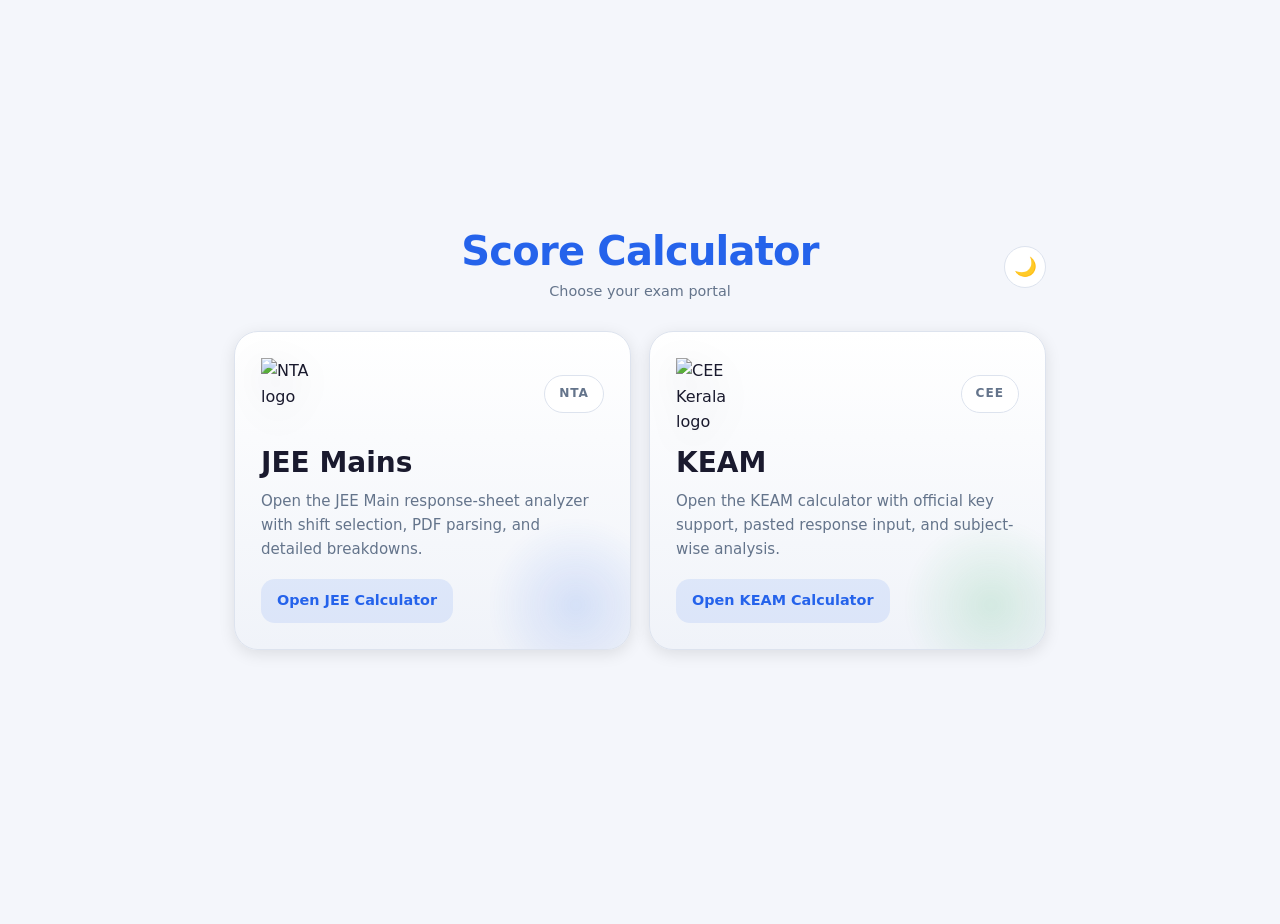
==== index.html @ ceded080 "Add files via upload" ====
<!DOCTYPE html>
<html lang="en">
<head>
<meta charset="UTF-8">
<meta name="viewport" content="width=device-width, initial-scale=1.0, viewport-fit=cover">
<meta name="mobile-web-app-capable" content="yes">
<meta name="apple-mobile-web-app-capable" content="yes">
<meta name="apple-mobile-web-app-status-bar-style" content="default">
<meta name="theme-color" content="#f4f6fb" id="themeColorMeta">
<title>Score Calculator</title>
<link rel="stylesheet" href="styles.css">
</head>
<body>

<div class="container landing-shell">
  <header class="page-header landing-header">
    <div class="landing-header-spacer" aria-hidden="true"></div>
    <div class="landing-title-wrap">
      <h1 class="landing-title">Score Calculator</h1>
      <p class="subtitle landing-subtitle">Choose your exam portal</p>
    </div>
    <button id="themeToggle" class="icon-btn" aria-label="Toggle dark/light mode">&#127769;</button>
  </header>

  <section class="landing-grid" aria-label="Exam selection">
    <a class="exam-link-card exam-link-jee" href="jee.html" aria-label="Open JEE Calculator">
      <div class="exam-link-top">
        <img class="exam-link-logo" src="assets/nta-logo.jpg" alt="NTA logo">
        <span class="exam-link-chip">NTA</span>
      </div>
      <div class="exam-link-content">
        <h2>JEE Mains</h2>
        <p>Open the JEE Main response-sheet analyzer with shift selection, PDF parsing, and detailed breakdowns.</p>
      </div>
      <span class="exam-link-cta">Open JEE Calculator</span>
    </a>

    <a class="exam-link-card exam-link-keam" href="keam.html" aria-label="Open KEAM Calculator">
      <div class="exam-link-top">
        <img class="exam-link-logo" src="assets/keam-logo.png" alt="CEE Kerala logo">
        <span class="exam-link-chip">CEE</span>
      </div>
      <div class="exam-link-content">
        <h2>KEAM</h2>
        <p>Open the KEAM calculator with official key support, pasted response input, and subject-wise analysis.</p>
      </div>
      <span class="exam-link-cta">Open KEAM Calculator</span>
    </a>
  </section>
</div>

<script src="home.js"></script>
</body>
</html>
---- styles.css ----
/* ============================================================
   JEE Main Dashboard — styles.css
   Mobile-first, responsive, dark/light mode
   ============================================================ */

/* ── Custom properties ── */
:root {
  --bg:           #f4f6fb;
  --surface:      #ffffff;
  --surface2:     #f0f3f9;
  --text:         #1a1a2e;
  --muted:        #64748b;
  --accent:       #2563eb;
  --accent-soft:  rgba(37,99,235,.1);
  --success:      #10b981;
  --success-soft: rgba(16,185,129,.12);
  --danger:       #ef4444;
  --danger-soft:  rgba(239,68,68,.12);
  --warn:         #f59e0b;
  --border:       #dde3ee;
  --th-bg:        #f1f5f9;
  --ring-track:   #dde3ee;
  --shadow-sm:    0 1px 4px rgba(0,0,0,.07);
  --shadow-md:    0 4px 16px rgba(0,0,0,.10);
  --shadow-lg:    0 12px 40px rgba(0,0,0,.15);
  --radius-sm:    8px;
  --radius-md:    12px;
  --radius-lg:    16px;
  --transition:   .25s ease;
}

body.dark {
  --bg:           #0f1117;
  --surface:      #1a1d27;
  --surface2:     #22263a;
  --text:         #e2e8f0;
  --muted:        #94a3b8;
  --accent:       #3b82f6;
  --accent-soft:  rgba(59,130,246,.12);
  --success:      #34d399;
  --success-soft: rgba(52,211,153,.12);
  --danger:       #f87171;
  --danger-soft:  rgba(248,113,113,.12);
  --warn:         #fbbf24;
  --border:       #2e3347;
  --th-bg:        #1e2235;
  --ring-track:   #2e3347;
  --shadow-sm:    0 1px 4px rgba(0,0,0,.3);
  --shadow-md:    0 4px 16px rgba(0,0,0,.4);
  --shadow-lg:    0 12px 40px rgba(0,0,0,.6);
}

/* ── Reset ── */
*, *::before, *::after { box-sizing: border-box; margin: 0; padding: 0; }

/* ── Base ── */
html {
  font-size: 16px;
  -webkit-text-size-adjust: 100%;
  scroll-behavior: smooth;
}

body {
  font-family: system-ui, -apple-system, BlinkMacSystemFont, 'Segoe UI', sans-serif;
  background: var(--bg);
  color: var(--text);
  line-height: 1.6;
  min-height: 100dvh;
  padding-top:    env(safe-area-inset-top, 0px);
  padding-bottom: calc(env(safe-area-inset-bottom, 0px) + 24px);
  padding-left:   env(safe-area-inset-left, 0px);
  padding-right:  env(safe-area-inset-right, 0px);
  transition: background var(--transition), color var(--transition);
}

/* ── Container ── */
.container {
  width: 100%;
  max-width: 860px;
  margin: 0 auto;
  padding: 16px 16px 40px;
}

/* ── Page Header ── */
.page-header {
  display: flex;
  align-items: center;
  justify-content: space-between;
  gap: 12px;
  padding-bottom: 16px;
  margin-bottom: 16px;
  border-bottom: 1px solid var(--border);
}

.header-left {
  display: flex;
  align-items: center;
  gap: 10px;
  min-width: 0;
}

.logo {
  width: 40px;
  height: 40px;
  flex-shrink: 0;
  background: linear-gradient(135deg, var(--accent), #7c3aed);
  border-radius: 10px;
  display: grid;
  place-items: center;
  font-size: 20px;
}

.header-logo-image {
  width: 28px;
  height: 28px;
  object-fit: contain;
  display: block;
}

.header-text h1 {
  font-size: clamp(1.05rem, 4vw, 1.3rem);
  font-weight: 700;
  line-height: 1.1;
  color: var(--accent);
}

.subtitle {
  font-size: clamp(.65rem, 3vw, .78rem);
  color: var(--muted);
  white-space: nowrap;
}

/* ── Icon button (theme toggle) ── */
.icon-btn {
  flex-shrink: 0;
  width: 42px;
  height: 42px;
  border-radius: 50%;
  border: 1px solid var(--border);
  background: var(--surface);
  font-size: 1.15rem;
  display: grid;
  place-items: center;
  cursor: pointer;
  transition: background var(--transition), transform var(--transition);
  color: var(--text);
}
.icon-btn:hover  { background: var(--surface2); transform: rotate(18deg); }
.icon-btn:active { transform: rotate(18deg) scale(.93); }

/* ── Card ── */
.card {
  background: var(--surface);
  border: 1px solid var(--border);
  border-radius: var(--radius-md);
  padding: 16px;
  margin-bottom: 14px;
  box-shadow: var(--shadow-sm);
}

/* ── Field label ── */
.field-label {
  display: block;
  font-size: .72rem;
  font-weight: 600;
  text-transform: uppercase;
  letter-spacing: .7px;
  color: var(--muted);
  margin-bottom: 6px;
}

/* ── Select ── */
.select-wrap { position: relative; }

.select-wrap select {
  width: 100%;
  padding: 11px 38px 11px 14px;
  font-size: .95rem;
  font-family: inherit;
  color: var(--text);
  background: var(--surface2);
  border: 1px solid var(--border);
  border-radius: var(--radius-sm);
  appearance: none;
  -webkit-appearance: none;
  cursor: pointer;
  transition: border-color var(--transition);
  min-height: 44px;
}

.select-wrap select:focus {
  outline: none;
  border-color: var(--accent);
  box-shadow: 0 0 0 3px var(--accent-soft);
}

.select-arrow {
  position: absolute;
  right: 13px;
  top: 50%;
  transform: translateY(-50%);
  pointer-events: none;
  color: var(--muted);
  font-size: .85rem;
}

/* ── Drop Zone ── */
.drop-zone {
  position: relative;
  border: 2px dashed var(--border);
  border-radius: var(--radius-sm);
  padding: 28px 16px;
  text-align: center;
  cursor: pointer;
  transition: border-color var(--transition), background var(--transition);
  color: var(--muted);
  font-size: .9rem;
  min-height: 88px;
}

.drop-zone:hover,
.drop-zone:focus,
.drop-zone.dragover {
  border-color: var(--accent);
  background: var(--accent-soft);
  color: var(--accent);
  outline: none;
}

.drop-zone input[type="file"] {
  position: absolute;
  inset: 0;
  opacity: 0;
  width: 100%;
  height: 100%;
  cursor: pointer;
  font-size: 0;
}

.drop-icon { font-size: 1.6rem; margin-bottom: 6px; display: block; }

#dropText {
  pointer-events: none;
  display: block;
  overflow-wrap: break-word;
  word-break: break-all;
  max-width: 100%;
  font-size: .875rem;
}

/* ── Primary button ── */
.btn-primary {
  display: flex;
  align-items: center;
  justify-content: center;
  gap: 8px;
  width: 100%;
  min-height: 48px;
  padding: 12px 20px;
  font-family: inherit;
  font-size: 1rem;
  font-weight: 600;
  color: #fff;
  background: var(--accent);
  border: none;
  border-radius: var(--radius-sm);
  cursor: pointer;
  box-shadow: 0 2px 8px rgba(37,99,235,.3);
  transition: background var(--transition), transform var(--transition), box-shadow var(--transition);
  margin-bottom: 14px;
  -webkit-tap-highlight-color: transparent;
  touch-action: manipulation;
}
.btn-primary:hover  { background: #1d4ed8; box-shadow: 0 4px 14px rgba(37,99,235,.4); }
.btn-primary:active { transform: scale(.98); }
.btn-primary:disabled { opacity: .55; cursor: not-allowed; transform: none; }

/* ── Danger button ── */
.btn-danger {
  padding: 9px 20px;
  min-height: 40px;
  font-family: inherit;
  font-size: .9rem;
  font-weight: 600;
  color: var(--danger);
  background: transparent;
  border: 1px solid var(--danger);
  border-radius: var(--radius-sm);
  cursor: pointer;
  transition: background var(--transition);
  -webkit-tap-highlight-color: transparent;
  touch-action: manipulation;
}
.btn-danger:hover { background: rgba(239,68,68,.08); }

.btn { padding: 9px 20px; min-height: 40px; font-family: inherit;
       font-size: .9rem; font-weight: 600; cursor: pointer;
       border-radius: var(--radius-sm); border: 1px solid var(--danger);
       color: var(--danger); background: transparent;
       transition: background var(--transition); }
.btn:hover { background: rgba(239,68,68,.08); }

/* ── Spinner ── */
.spinner {
  width: 16px;
  height: 16px;
  border: 2px solid rgba(255,255,255,.35);
  border-top-color: #fff;
  border-radius: 50%;
  animation: spin .7s linear infinite;
  flex-shrink: 0;
}
@keyframes spin { to { transform: rotate(360deg); } }

/* ── Rings row ── */
.rings-row {
  display: flex;
  justify-content: center;
  gap: 12px;
  flex-wrap: wrap;
  margin: 16px 0;
}

.ring-card {
  flex: 1 1 140px;
  max-width: 220px;
  min-width: 130px;
  background: var(--surface);
  border: 1px solid var(--border);
  border-radius: var(--radius-md);
  padding: 14px 10px 10px;
  text-align: center;
  box-shadow: var(--shadow-sm);
}

.ring-card canvas {
  width: 100% !important;
  height: auto !important;
  display: block;
  margin: 0 auto;
}

.ring-text {
  font-size: 1rem;
  font-weight: 600;
  margin-top: 6px;
  color: var(--text);
}

/* ── Tables ── */
.table-scroll {
  overflow-x: auto;
  -webkit-overflow-scrolling: touch;
  border: 1px solid var(--border);
  border-radius: var(--radius-md);
  margin-bottom: 6px;
}

@media (max-width: 599px) {
  .table-scroll {
    background:
      linear-gradient(to right, var(--surface) 30%, transparent),
      linear-gradient(to left,  var(--surface) 30%, transparent) right,
      radial-gradient(farthest-side at left,  rgba(0,0,0,.12), transparent) left,
      radial-gradient(farthest-side at right, rgba(0,0,0,.12), transparent) right;
    background-color: var(--surface);
    background-attachment: local, local, scroll, scroll;
    background-size: 30px 100%, 30px 100%, 12px 100%, 12px 100%;
    background-repeat: no-repeat;
  }
}

table {
  width: 100%;
  border-collapse: collapse;
  min-width: 380px;
  background: var(--surface);
}

th, td {
  padding: 10px 12px;
  text-align: center;
  border-bottom: 1px solid var(--border);
  white-space: nowrap;
  font-size: .85rem;
}

th {
  background: var(--th-bg);
  color: var(--muted);
  font-size: .72rem;
  font-weight: 700;
  text-transform: uppercase;
  letter-spacing: .6px;
  border-bottom: 1px solid var(--border);
  position: sticky;
  top: 0;
  z-index: 1;
}

td:first-child { text-align: left; font-weight: 500; }
th:first-child  { text-align: left; }

tbody tr:last-child td { border-bottom: none; }

tbody tr {
  transition: background var(--transition);
}
tbody tr:hover { background: rgba(0,0,0,.035); }
body.dark tbody tr:hover { background: rgba(255,255,255,.04); }

/* ── Clickable detail rows ── */
/* Result badges in detail table */
td.result-correct  { color: var(--success); font-weight: 600; }
td.result-wrong    { color: var(--danger);  font-weight: 600; }
td.result-skip     { color: var(--muted); }
td.result-cancelled { color: var(--warn); font-weight: 600; }

/* Summary table score column */
.summary-table td:nth-child(2) { color: var(--accent); font-weight: 700; }

/* ── Chart card ── */
.chart-card {
  background: var(--surface);
  border: 1px solid var(--border);
  border-radius: var(--radius-md);
  padding: 16px;
  margin-bottom: 14px;
  box-shadow: var(--shadow-sm);
}

.chart-title {
  font-size: .78rem;
  font-weight: 600;
  text-transform: uppercase;
  letter-spacing: .7px;
  color: var(--muted);
  margin-bottom: 12px;
}

.chart-wrap {
  position: relative;
  width: 100%;
  max-width: 340px;
  margin: 0 auto;
  aspect-ratio: 1 / 1;
}

.chart-wrap canvas {
  width: 100% !important;
  height: 100% !important;
}

/* ── Section heading ── */
.section-heading {
  font-size: 1rem;
  font-weight: 600;
  color: var(--text);
  margin: 16px 0 10px;
  display: flex;
  align-items: center;
  flex-wrap: wrap;
  gap: 8px;
}

.section-hint {
  font-size: .72rem;
  font-weight: 400;
  color: var(--muted);
  background: var(--surface2);
  border: 1px solid var(--border);
  border-radius: 20px;
  padding: 2px 10px;
}

/* ── Center row ── */
.center-row {
  text-align: center;
  margin-top: 12px;
}

/* ── Utility classes ── */
#resultsSection {
  max-height: 0;
  overflow: hidden;
  transition: max-height .45s ease;
}
#resultsSection.visible {
  max-height: 9999px;
}

#charts,
#questionAnalysis {
  opacity: 0;
  transition: opacity .4s;
}
#charts.show,
#questionAnalysis.show {
  opacity: 1;
}

/* ── Scrollbar ── */
@media (pointer: fine) {
  ::-webkit-scrollbar       { width: 5px; height: 5px; }
  ::-webkit-scrollbar-track { background: transparent; }
  ::-webkit-scrollbar-thumb { background: var(--border); border-radius: 4px; }
}

/* ── Focus visible ── */
:focus-visible {
  outline: 2px solid var(--accent);
  outline-offset: 2px;
  border-radius: 4px;
}

/* ═══════════════════════════════════════════════
   QUESTION DETAIL MODAL
   ═══════════════════════════════════════════════ */

.modal-backdrop {
  display: none;
  position: fixed;
  inset: 0;
  z-index: 1000;
  background: rgba(0, 0, 0, .55);
  backdrop-filter: blur(4px);
  -webkit-backdrop-filter: blur(4px);
  align-items: flex-end;
  justify-content: center;
  padding: 0;
  /* prevent body scroll bleed */
  overscroll-behavior: contain;
}

.modal-backdrop.open {
  display: flex;
  animation: backdropIn .2s ease;
}

@keyframes backdropIn {
  from { opacity: 0; }
  to   { opacity: 1; }
}

.modal-box {
  background: var(--surface);
  border-radius: var(--radius-lg) var(--radius-lg) 0 0;
  width: 100%;
  max-width: 680px;
  max-height: 92dvh;
  overflow-y: auto;
  -webkit-overflow-scrolling: touch;
  box-shadow: var(--shadow-lg);
  animation: sheetUp .3s cubic-bezier(.32,1,.5,1);
  padding: 0 0 env(safe-area-inset-bottom, 0px);
}

@keyframes sheetUp {
  from { transform: translateY(100%); }
  to   { transform: translateY(0); }
}

@media (min-width: 600px) {
  .modal-backdrop {
    align-items: center;
    padding: 24px;
  }
  .modal-box {
    border-radius: var(--radius-lg);
    max-height: 88vh;
    animation: modalPop .25s cubic-bezier(.34,1.4,.64,1);
  }
  @keyframes modalPop {
    from { transform: scale(.92) translateY(12px); opacity: 0; }
    to   { transform: scale(1)   translateY(0);    opacity: 1; }
  }
}

/* ── Modal Header ── */
.modal-header {
  display: flex;
  align-items: flex-start;
  gap: 10px;
  padding: 18px 18px 14px;
  border-bottom: 1px solid var(--border);
  position: sticky;
  top: 0;
  background: var(--surface);
  z-index: 1;
  flex-wrap: wrap;
}

.modal-title-row {
  flex: 1;
  display: flex;
  align-items: center;
  flex-wrap: wrap;
  gap: 8px;
  min-width: 0;
}

.modal-qnum {
  font-size: 1.05rem;
  font-weight: 700;
  color: var(--text);
}

.modal-subject-tag {
  font-size: .72rem;
  font-weight: 700;
  text-transform: uppercase;
  letter-spacing: .6px;
  padding: 3px 10px;
  border-radius: 20px;
  background: var(--accent-soft);
  color: var(--accent);
}

.modal-qid {
  font-size: .72rem;
  color: var(--muted);
}

/* Result badge */
.modal-badge {
  font-size: .78rem;
  font-weight: 700;
  padding: 4px 12px;
  border-radius: 20px;
  white-space: nowrap;
  flex-shrink: 0;
}
.badge-correct {
  background: var(--success-soft);
  color: var(--success);
}
.badge-wrong {
  background: var(--danger-soft);
  color: var(--danger);
}
.badge-skip {
  background: var(--surface2);
  color: var(--muted);
}

/* Close button */
.modal-close {
  flex-shrink: 0;
  width: 32px;
  height: 32px;
  border-radius: 50%;
  border: 1px solid var(--border);
  background: var(--surface2);
  color: var(--muted);
  font-size: .85rem;
  display: grid;
  place-items: center;
  cursor: pointer;
  transition: background var(--transition), color var(--transition);
  line-height: 1;
  align-self: center;
}
.modal-close:hover { background: var(--danger-soft); color: var(--danger); }

/* ── Modal Sections ── */
.modal-section {
  padding: 16px 18px;
  border-bottom: 1px solid var(--border);
}
.modal-section:last-child { border-bottom: none; }

.modal-section-label {
  font-size: .68rem;
  font-weight: 700;
  text-transform: uppercase;
  letter-spacing: .8px;
  color: var(--muted);
  margin-bottom: 10px;
}

.modal-question-text {
  font-size: .93rem;
  line-height: 1.65;
  color: var(--text);
  word-break: break-word;
  white-space: pre-wrap;
}

/* ── Options ── */
.modal-option {
  display: flex;
  align-items: center;
  gap: 10px;
  padding: 12px 14px;
  border: 2px solid var(--border);
  border-radius: var(--radius-sm);
  margin-bottom: 8px;
  background: var(--surface2);
  transition: border-color var(--transition), background var(--transition);
  cursor: default;
}

/* Correct option (not chosen) — green border */
.modal-option.opt-correct {
  border-color: var(--success);
  background: var(--success-soft);
}

/* Chosen correct — green border, slightly stronger */
.modal-option.opt-correct-chosen {
  border-color: var(--success);
  background: var(--success-soft);
  box-shadow: 0 0 0 3px rgba(16,185,129,.18);
}

/* Chosen wrong — red border */
.modal-option.opt-wrong-chosen {
  border-color: var(--danger);
  background: var(--danger-soft);
  box-shadow: 0 0 0 3px rgba(239,68,68,.15);
}

.opt-letter {
  flex-shrink: 0;
  width: 28px;
  height: 28px;
  border-radius: 50%;
  background: var(--border);
  color: var(--text);
  display: grid;
  place-items: center;
  font-size: .8rem;
  font-weight: 700;
}

.opt-correct .opt-letter,
.opt-correct-chosen .opt-letter {
  background: var(--success);
  color: #fff;
}

.opt-wrong-chosen .opt-letter {
  background: var(--danger);
  color: #fff;
}

.opt-text {
  flex: 1;
  font-size: .88rem;
  color: var(--text);
  word-break: break-word;
  white-space: pre-wrap;
  line-height: 1.5;
}

/* opt-body wraps opt-text + opt-id-note vertically */
.opt-body {
  flex: 1;
  display: flex;
  flex-direction: column;
  gap: 2px;
  min-width: 0;
}

.opt-id-note {
  font-size: .68rem;
  color: var(--muted);
  font-family: monospace;
}

/* opt-tags floats right */
.opt-tags {
  display: flex;
  flex-direction: column;
  align-items: flex-end;
  gap: 3px;
  flex-shrink: 0;
}

/* Unavailable question text */
.modal-question-unavailable {
  font-size: .85rem;
  color: var(--muted);
  font-style: italic;
  line-height: 1.6;
}

.opt-tag {
  flex-shrink: 0;
  font-size: .66rem;
  font-weight: 700;
  text-transform: uppercase;
  letter-spacing: .5px;
  padding: 2px 8px;
  border-radius: 10px;
}

.tag-correct {
  background: var(--success-soft);
  color: var(--success);
  border: 1px solid var(--success);
}

.tag-wrong {
  background: var(--danger-soft);
  color: var(--danger);
  border: 1px solid var(--danger);
}

/* ── Short Answer (SA) ── */
.sa-answer-block {
  display: flex;
  flex-direction: column;
  gap: 10px;
}

.sa-row {
  display: flex;
  align-items: center;
  justify-content: space-between;
  gap: 12px;
  padding: 12px 14px;
  border: 2px solid var(--border);
  border-radius: var(--radius-sm);
  background: var(--surface2);
}

.sa-label {
  font-size: .82rem;
  color: var(--muted);
  font-weight: 500;
}

.sa-val {
  font-size: 1.1rem;
  font-weight: 700;
}
.sa-correct { color: var(--success); }
.sa-wrong   { color: var(--danger);  }
.sa-skip    { color: var(--muted);   }

/* ── Modal note ── */
.modal-note {
  font-size: .8rem;
  color: var(--muted);
  font-style: italic;
  margin-top: 8px;
  text-align: center;
}

/* ── Tablet / Desktop ── */
@media (min-width: 540px) {
  .container { padding: 20px 20px 40px; }
  .card      { padding: 20px; }
  th, td     { padding: 11px 16px; font-size: .88rem; }
  th         { font-size: .75rem; }
  .modal-section { padding: 18px 24px; }
  .modal-header  { padding: 20px 24px 16px; }
}

@media (min-width: 860px) {
  .container { padding: 28px 24px 48px; }
}

/* ============================================================
   KEAM Page Additions
   ============================================================ */

.helper-text {
  font-size: .82rem;
  color: var(--muted);
  margin-top: 8px;
}

.textarea-wrap {
  display: grid;
  gap: 10px;
}

.answer-textarea {
  width: 100%;
  min-height: 220px;
  padding: 14px;
  font: inherit;
  font-size: .95rem;
  color: var(--text);
  background: var(--surface2);
  border: 1px solid var(--border);
  border-radius: var(--radius-sm);
  resize: vertical;
  transition: border-color var(--transition), box-shadow var(--transition);
}

.answer-textarea:focus {
  outline: none;
  border-color: var(--accent);
  box-shadow: 0 0 0 3px var(--accent-soft);
}

.info-banner {
  background: var(--surface2);
  border: 1px solid var(--border);
  border-radius: var(--radius-sm);
  padding: 12px 14px;
}
.info-banner-title {
  font-size: .72rem;
  font-weight: 700;
  text-transform: uppercase;
  letter-spacing: .7px;
  color: var(--muted);
  margin-bottom: 8px;
}

.info-banner {
  margin-bottom: 14px;
}

.info-banner strong {
  color: var(--text);
}

.keam-meta {
  display: flex;
  flex-wrap: wrap;
  gap: 8px;
  margin-top: 10px;
}

.meta-pill {
  display: inline-flex;
  align-items: center;
  gap: 6px;
  padding: 6px 10px;
  border-radius: 999px;
  border: 1px solid var(--border);
  background: var(--surface2);
  color: var(--muted);
  font-size: .75rem;
  font-weight: 600;
}

/* ============================================================
   Landing Page
   ============================================================ */

.landing-shell {
  min-height: 100dvh;
  display: flex;
  flex-direction: column;
  justify-content: center;
}

.landing-header {
  display: grid;
  grid-template-columns: 42px 1fr 42px;
  align-items: center;
  gap: 16px;
  border-bottom: none;
  margin-bottom: 28px;
  padding-bottom: 0;
}

.landing-header-spacer {
  width: 42px;
  height: 42px;
}

.landing-title-wrap {
  text-align: center;
}

.landing-title {
  font-size: clamp(1.7rem, 7vw, 2.5rem);
  line-height: 1.05;
  color: var(--accent);
  letter-spacing: -.02em;
}

.landing-subtitle {
  margin-top: 8px;
  white-space: normal;
  font-size: .9rem;
}

.landing-grid {
  display: grid;
  gap: 18px;
}

.exam-link-card {
  position: relative;
  display: flex;
  flex-direction: column;
  gap: 18px;
  min-height: 260px;
  padding: 22px;
  border-radius: 24px;
  text-decoration: none;
  color: inherit;
  background: linear-gradient(180deg, var(--surface), var(--surface2));
  border: 1px solid var(--border);
  box-shadow: var(--shadow-md);
  overflow: hidden;
  transition: transform .24s ease, box-shadow .24s ease, border-color .24s ease;
}

.exam-link-card::before {
  content: "";
  position: absolute;
  right: -36px;
  bottom: -46px;
  width: 180px;
  height: 180px;
  border-radius: 50%;
  opacity: .14;
  filter: blur(6px);
  transition: transform .24s ease, opacity .24s ease;
}

.exam-link-card:hover,
.exam-link-card:focus-visible {
  transform: translateY(-8px) scale(1.01);
  box-shadow: 0 18px 40px rgba(15, 23, 42, .18);
  border-color: rgba(37, 99, 235, .28);
}

.exam-link-card:hover::before,
.exam-link-card:focus-visible::before {
  transform: scale(1.08);
  opacity: .2;
}

.exam-link-jee::before {
  background: radial-gradient(circle, #2563eb 0%, transparent 68%);
}

.exam-link-keam::before {
  background: radial-gradient(circle, #16a34a 0%, transparent 68%);
}

.exam-link-top {
  display: flex;
  align-items: center;
  justify-content: space-between;
  gap: 16px;
}

.exam-link-logo {
  width: 72px;
  height: 72px;
  object-fit: contain;
  flex-shrink: 0;
  filter: drop-shadow(0 10px 18px rgba(15, 23, 42, .12));
}

.exam-link-chip {
  display: inline-flex;
  align-items: center;
  justify-content: center;
  min-width: 58px;
  padding: 8px 14px;
  border-radius: 999px;
  background: var(--surface);
  border: 1px solid var(--border);
  color: var(--muted);
  font-size: .76rem;
  font-weight: 700;
  letter-spacing: .08em;
}

.exam-link-content {
  position: relative;
  z-index: 1;
}

.exam-link-content h2 {
  font-size: clamp(1.35rem, 5vw, 1.75rem);
  line-height: 1.1;
  margin-bottom: 10px;
}

.exam-link-content p {
  font-size: .94rem;
  color: var(--muted);
  max-width: 46ch;
}

.exam-link-cta {
  position: relative;
  z-index: 1;
  margin-top: auto;
  display: inline-flex;
  align-items: center;
  justify-content: center;
  width: fit-content;
  min-height: 44px;
  padding: 10px 16px;
  border-radius: 14px;
  background: var(--accent-soft);
  color: var(--accent);
  font-weight: 700;
  font-size: .9rem;
}

body.dark .exam-link-card:hover,
body.dark .exam-link-card:focus-visible {
  box-shadow: 0 18px 40px rgba(0, 0, 0, .42);
}

@media (min-width: 760px) {
  .landing-grid {
    grid-template-columns: repeat(2, minmax(0, 1fr));
  }

  .exam-link-card {
    min-height: 300px;
    padding: 26px;
  }
}
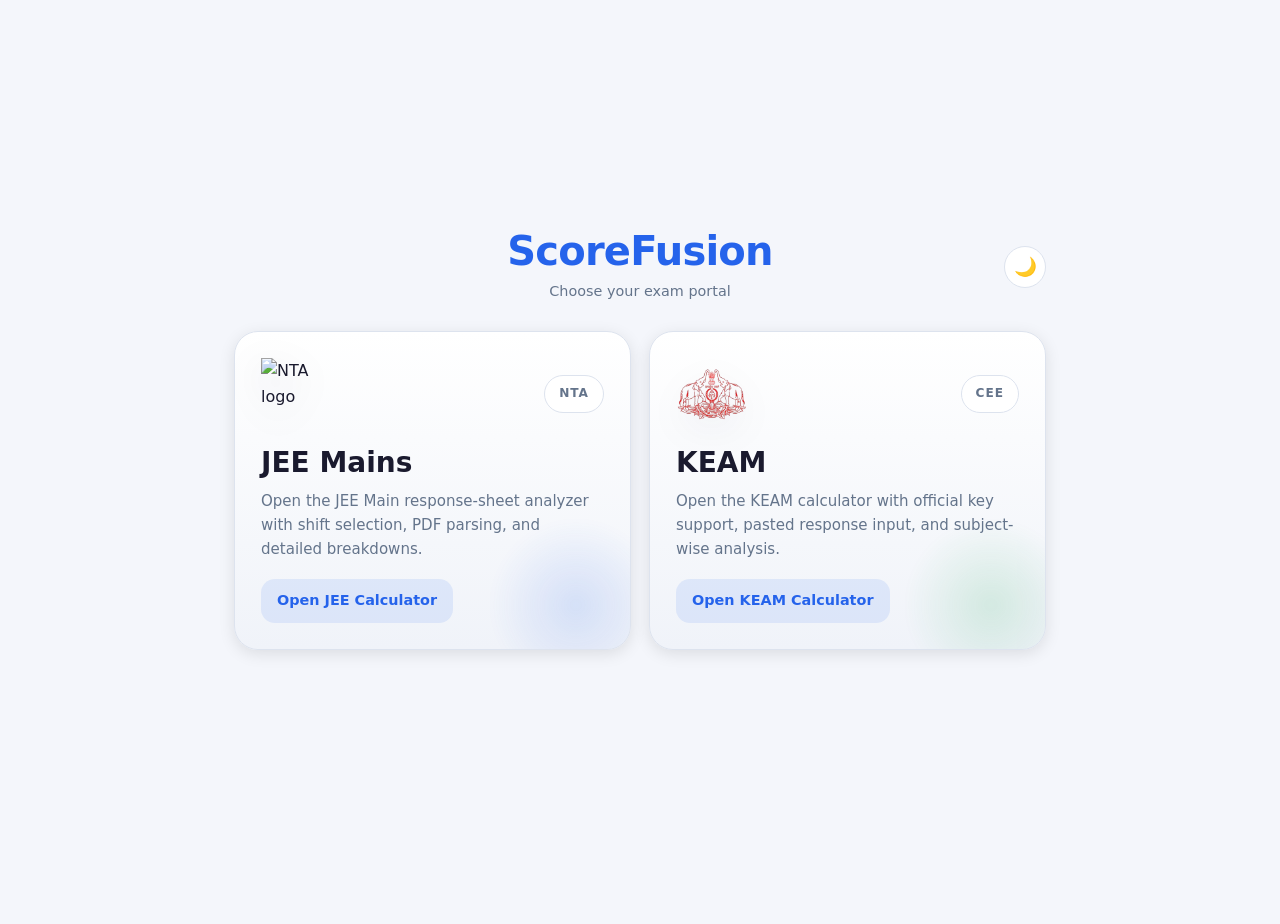
==== commit 24eff697: "Rename landing title from 'Score Calculator' to 'ScoreFusion'" ====
--- a/index.html
+++ b/index.html
@@ -16,7 +16,7 @@
   <header class="page-header landing-header">
     <div class="landing-header-spacer" aria-hidden="true"></div>
     <div class="landing-title-wrap">
-      <h1 class="landing-title">Score Calculator</h1>
+      <h1 class="landing-title">ScoreFusion</h1>
       <p class="subtitle landing-subtitle">Choose your exam portal</p>
     </div>
     <button id="themeToggle" class="icon-btn" aria-label="Toggle dark/light mode">&#127769;</button>
@@ -25,7 +25,7 @@
   <section class="landing-grid" aria-label="Exam selection">
     <a class="exam-link-card exam-link-jee" href="jee.html" aria-label="Open JEE Calculator">
       <div class="exam-link-top">
-        <img class="exam-link-logo" src="assets/nta-logo.jpg" alt="NTA logo">
+        <img class="exam-link-logo" src="assets/nta-logo.png" alt="NTA logo">
         <span class="exam-link-chip">NTA</span>
       </div>
       <div class="exam-link-content">
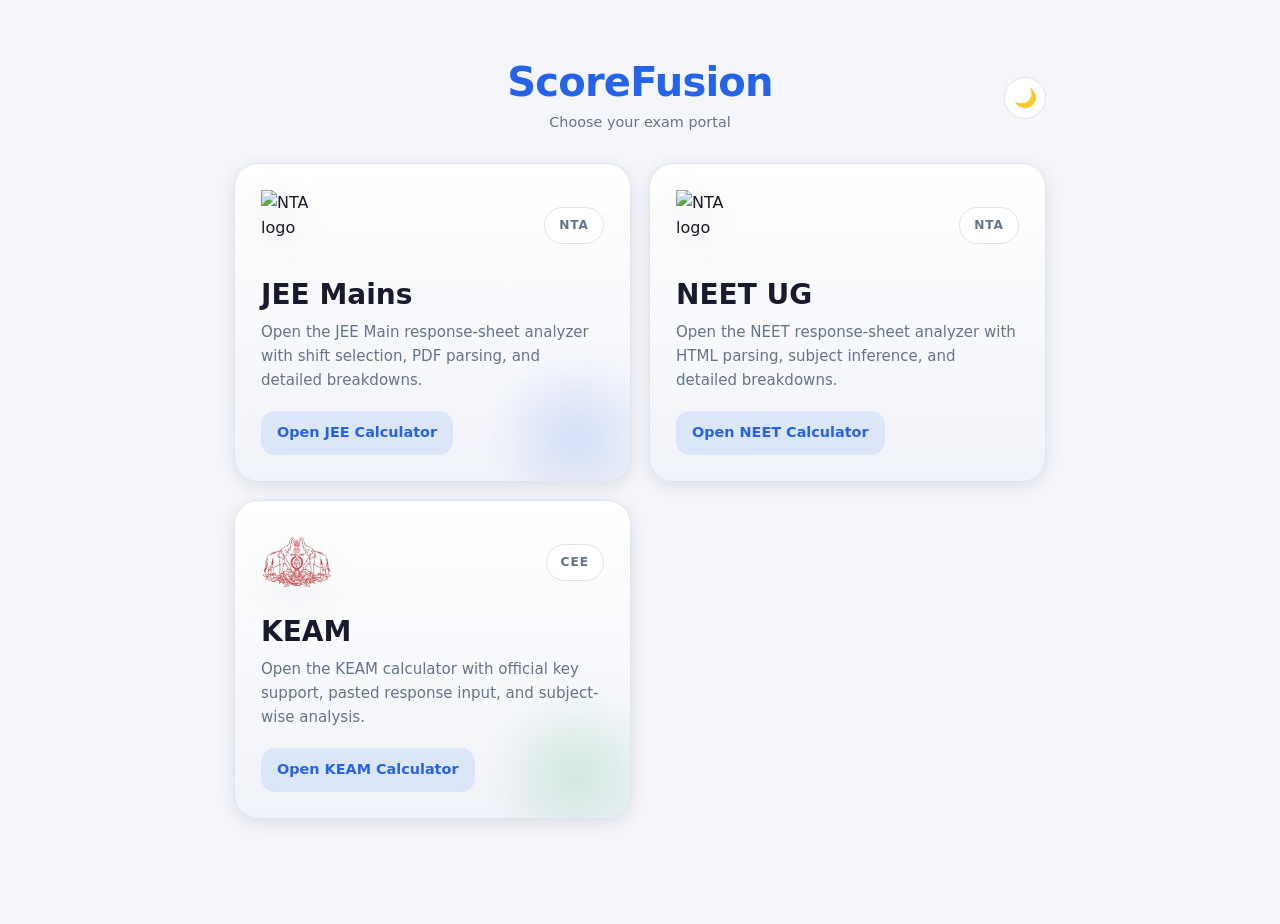
==== commit 07398d0e: "NEET Calculator FIX" ====
--- a/index.html
+++ b/index.html
@@ -1,54 +1,66 @@
-<!DOCTYPE html>
-<html lang="en">
-<head>
-<meta charset="UTF-8">
-<meta name="viewport" content="width=device-width, initial-scale=1.0, viewport-fit=cover">
-<meta name="mobile-web-app-capable" content="yes">
-<meta name="apple-mobile-web-app-capable" content="yes">
-<meta name="apple-mobile-web-app-status-bar-style" content="default">
-<meta name="theme-color" content="#f4f6fb" id="themeColorMeta">
-<title>Score Calculator</title>
-<link rel="stylesheet" href="styles.css">
-</head>
-<body>
-
-<div class="container landing-shell">
-  <header class="page-header landing-header">
-    <div class="landing-header-spacer" aria-hidden="true"></div>
-    <div class="landing-title-wrap">
-      <h1 class="landing-title">ScoreFusion</h1>
-      <p class="subtitle landing-subtitle">Choose your exam portal</p>
-    </div>
-    <button id="themeToggle" class="icon-btn" aria-label="Toggle dark/light mode">&#127769;</button>
-  </header>
-
-  <section class="landing-grid" aria-label="Exam selection">
-    <a class="exam-link-card exam-link-jee" href="jee.html" aria-label="Open JEE Calculator">
-      <div class="exam-link-top">
-        <img class="exam-link-logo" src="assets/nta-logo.png" alt="NTA logo">
-        <span class="exam-link-chip">NTA</span>
-      </div>
-      <div class="exam-link-content">
-        <h2>JEE Mains</h2>
-        <p>Open the JEE Main response-sheet analyzer with shift selection, PDF parsing, and detailed breakdowns.</p>
-      </div>
-      <span class="exam-link-cta">Open JEE Calculator</span>
-    </a>
-
-    <a class="exam-link-card exam-link-keam" href="keam.html" aria-label="Open KEAM Calculator">
-      <div class="exam-link-top">
-        <img class="exam-link-logo" src="assets/keam-logo.png" alt="CEE Kerala logo">
-        <span class="exam-link-chip">CEE</span>
-      </div>
-      <div class="exam-link-content">
-        <h2>KEAM</h2>
-        <p>Open the KEAM calculator with official key support, pasted response input, and subject-wise analysis.</p>
-      </div>
-      <span class="exam-link-cta">Open KEAM Calculator</span>
-    </a>
-  </section>
-</div>
-
-<script src="home.js"></script>
-</body>
-</html>
+<!DOCTYPE html>
+<html lang="en">
+<head>
+<meta charset="UTF-8">
+<meta name="viewport" content="width=device-width, initial-scale=1.0, viewport-fit=cover">
+<meta name="mobile-web-app-capable" content="yes">
+<meta name="apple-mobile-web-app-capable" content="yes">
+<meta name="apple-mobile-web-app-status-bar-style" content="default">
+<meta name="theme-color" content="#f4f6fb" id="themeColorMeta">
+<title>ScoreFusion</title>
+<link rel="stylesheet" href="styles.css">
+</head>
+<body>
+
+<div class="container landing-shell">
+  <header class="page-header landing-header">
+    <div class="landing-header-spacer" aria-hidden="true"></div>
+    <div class="landing-title-wrap">
+      <h1 class="landing-title">ScoreFusion</h1>
+      <p class="subtitle landing-subtitle">Choose your exam portal</p>
+    </div>
+    <button id="themeToggle" class="icon-btn" aria-label="Toggle dark/light mode">&#127769;</button>
+  </header>
+
+  <section class="landing-grid" aria-label="Exam selection">
+    <a class="exam-link-card exam-link-jee" href="jee.html" aria-label="Open JEE Calculator">
+      <div class="exam-link-top">
+        <img class="exam-link-logo" src="assets/nta-logo.png" alt="NTA logo">
+        <span class="exam-link-chip">NTA</span>
+      </div>
+      <div class="exam-link-content">
+        <h2>JEE Mains</h2>
+        <p>Open the JEE Main response-sheet analyzer with shift selection, PDF parsing, and detailed breakdowns.</p>
+      </div>
+      <span class="exam-link-cta">Open JEE Calculator</span>
+    </a>
+
+    <a class="exam-link-card exam-link-neet" href="neet.html" aria-label="Open NEET Calculator">
+      <div class="exam-link-top">
+        <img class="exam-link-logo" src="assets/nta-logo.png" alt="NTA logo">
+        <span class="exam-link-chip">NTA</span>
+      </div>
+      <div class="exam-link-content">
+        <h2>NEET UG</h2>
+        <p>Open the NEET response-sheet analyzer with HTML parsing, subject inference, and detailed breakdowns.</p>
+      </div>
+      <span class="exam-link-cta">Open NEET Calculator</span>
+    </a>
+
+    <a class="exam-link-card exam-link-keam" href="keam.html" aria-label="Open KEAM Calculator">
+      <div class="exam-link-top">
+        <img class="exam-link-logo" src="assets/keam-logo.png" alt="CEE Kerala logo">
+        <span class="exam-link-chip">CEE</span>
+      </div>
+      <div class="exam-link-content">
+        <h2>KEAM</h2>
+        <p>Open the KEAM calculator with official key support, pasted response input, and subject-wise analysis.</p>
+      </div>
+      <span class="exam-link-cta">Open KEAM Calculator</span>
+    </a>
+  </section>
+</div>
+
+<script src="home.js"></script>
+</body>
+</html>
--- a/styles.css
+++ b/styles.css
@@ -1,1120 +1,1167 @@
-/* ============================================================
-   JEE Main Dashboard — styles.css
-   Mobile-first, responsive, dark/light mode
-   ============================================================ */
-
-/* ── Custom properties ── */
-:root {
-  --bg:           #f4f6fb;
-  --surface:      #ffffff;
-  --surface2:     #f0f3f9;
-  --text:         #1a1a2e;
-  --muted:        #64748b;
-  --accent:       #2563eb;
-  --accent-soft:  rgba(37,99,235,.1);
-  --success:      #10b981;
-  --success-soft: rgba(16,185,129,.12);
-  --danger:       #ef4444;
-  --danger-soft:  rgba(239,68,68,.12);
-  --warn:         #f59e0b;
-  --border:       #dde3ee;
-  --th-bg:        #f1f5f9;
-  --ring-track:   #dde3ee;
-  --shadow-sm:    0 1px 4px rgba(0,0,0,.07);
-  --shadow-md:    0 4px 16px rgba(0,0,0,.10);
-  --shadow-lg:    0 12px 40px rgba(0,0,0,.15);
-  --radius-sm:    8px;
-  --radius-md:    12px;
-  --radius-lg:    16px;
-  --transition:   .25s ease;
-}
-
-body.dark {
-  --bg:           #0f1117;
-  --surface:      #1a1d27;
-  --surface2:     #22263a;
-  --text:         #e2e8f0;
-  --muted:        #94a3b8;
-  --accent:       #3b82f6;
-  --accent-soft:  rgba(59,130,246,.12);
-  --success:      #34d399;
-  --success-soft: rgba(52,211,153,.12);
-  --danger:       #f87171;
-  --danger-soft:  rgba(248,113,113,.12);
-  --warn:         #fbbf24;
-  --border:       #2e3347;
-  --th-bg:        #1e2235;
-  --ring-track:   #2e3347;
-  --shadow-sm:    0 1px 4px rgba(0,0,0,.3);
-  --shadow-md:    0 4px 16px rgba(0,0,0,.4);
-  --shadow-lg:    0 12px 40px rgba(0,0,0,.6);
-}
-
-/* ── Reset ── */
-*, *::before, *::after { box-sizing: border-box; margin: 0; padding: 0; }
-
-/* ── Base ── */
-html {
-  font-size: 16px;
-  -webkit-text-size-adjust: 100%;
-  scroll-behavior: smooth;
-}
-
-body {
-  font-family: system-ui, -apple-system, BlinkMacSystemFont, 'Segoe UI', sans-serif;
-  background: var(--bg);
-  color: var(--text);
-  line-height: 1.6;
-  min-height: 100dvh;
-  padding-top:    env(safe-area-inset-top, 0px);
-  padding-bottom: calc(env(safe-area-inset-bottom, 0px) + 24px);
-  padding-left:   env(safe-area-inset-left, 0px);
-  padding-right:  env(safe-area-inset-right, 0px);
-  transition: background var(--transition), color var(--transition);
-}
-
-/* ── Container ── */
-.container {
-  width: 100%;
-  max-width: 860px;
-  margin: 0 auto;
-  padding: 16px 16px 40px;
-}
-
-/* ── Page Header ── */
-.page-header {
-  display: flex;
-  align-items: center;
-  justify-content: space-between;
-  gap: 12px;
-  padding-bottom: 16px;
-  margin-bottom: 16px;
-  border-bottom: 1px solid var(--border);
-}
-
-.header-left {
-  display: flex;
-  align-items: center;
-  gap: 10px;
-  min-width: 0;
-}
-
-.logo {
-  width: 40px;
-  height: 40px;
-  flex-shrink: 0;
-  background: linear-gradient(135deg, var(--accent), #7c3aed);
-  border-radius: 10px;
-  display: grid;
-  place-items: center;
-  font-size: 20px;
-}
-
-.header-logo-image {
-  width: 28px;
-  height: 28px;
-  object-fit: contain;
-  display: block;
-}
-
-.header-text h1 {
-  font-size: clamp(1.05rem, 4vw, 1.3rem);
-  font-weight: 700;
-  line-height: 1.1;
-  color: var(--accent);
-}
-
-.subtitle {
-  font-size: clamp(.65rem, 3vw, .78rem);
-  color: var(--muted);
-  white-space: nowrap;
-}
-
-/* ── Icon button (theme toggle) ── */
-.icon-btn {
-  flex-shrink: 0;
-  width: 42px;
-  height: 42px;
-  border-radius: 50%;
-  border: 1px solid var(--border);
-  background: var(--surface);
-  font-size: 1.15rem;
-  display: grid;
-  place-items: center;
-  cursor: pointer;
-  transition: background var(--transition), transform var(--transition);
-  color: var(--text);
-}
-.icon-btn:hover  { background: var(--surface2); transform: rotate(18deg); }
-.icon-btn:active { transform: rotate(18deg) scale(.93); }
-
-/* ── Card ── */
-.card {
-  background: var(--surface);
-  border: 1px solid var(--border);
-  border-radius: var(--radius-md);
-  padding: 16px;
-  margin-bottom: 14px;
-  box-shadow: var(--shadow-sm);
-}
-
-/* ── Field label ── */
-.field-label {
-  display: block;
-  font-size: .72rem;
-  font-weight: 600;
-  text-transform: uppercase;
-  letter-spacing: .7px;
-  color: var(--muted);
-  margin-bottom: 6px;
-}
-
-/* ── Select ── */
-.select-wrap { position: relative; }
-
-.select-wrap select {
-  width: 100%;
-  padding: 11px 38px 11px 14px;
-  font-size: .95rem;
-  font-family: inherit;
-  color: var(--text);
-  background: var(--surface2);
-  border: 1px solid var(--border);
-  border-radius: var(--radius-sm);
-  appearance: none;
-  -webkit-appearance: none;
-  cursor: pointer;
-  transition: border-color var(--transition);
-  min-height: 44px;
-}
-
-.select-wrap select:focus {
-  outline: none;
-  border-color: var(--accent);
-  box-shadow: 0 0 0 3px var(--accent-soft);
-}
-
-.select-arrow {
-  position: absolute;
-  right: 13px;
-  top: 50%;
-  transform: translateY(-50%);
-  pointer-events: none;
-  color: var(--muted);
-  font-size: .85rem;
-}
-
-/* ── Drop Zone ── */
-.drop-zone {
-  position: relative;
-  border: 2px dashed var(--border);
-  border-radius: var(--radius-sm);
-  padding: 28px 16px;
-  text-align: center;
-  cursor: pointer;
-  transition: border-color var(--transition), background var(--transition);
-  color: var(--muted);
-  font-size: .9rem;
-  min-height: 88px;
-}
-
-.drop-zone:hover,
-.drop-zone:focus,
-.drop-zone.dragover {
-  border-color: var(--accent);
-  background: var(--accent-soft);
-  color: var(--accent);
-  outline: none;
-}
-
-.drop-zone input[type="file"] {
-  position: absolute;
-  inset: 0;
-  opacity: 0;
-  width: 100%;
-  height: 100%;
-  cursor: pointer;
-  font-size: 0;
-}
-
-.drop-icon { font-size: 1.6rem; margin-bottom: 6px; display: block; }
-
-#dropText {
-  pointer-events: none;
-  display: block;
-  overflow-wrap: break-word;
-  word-break: break-all;
-  max-width: 100%;
-  font-size: .875rem;
-}
-
-/* ── Primary button ── */
-.btn-primary {
-  display: flex;
-  align-items: center;
-  justify-content: center;
-  gap: 8px;
-  width: 100%;
-  min-height: 48px;
-  padding: 12px 20px;
-  font-family: inherit;
-  font-size: 1rem;
-  font-weight: 600;
-  color: #fff;
-  background: var(--accent);
-  border: none;
-  border-radius: var(--radius-sm);
-  cursor: pointer;
-  box-shadow: 0 2px 8px rgba(37,99,235,.3);
-  transition: background var(--transition), transform var(--transition), box-shadow var(--transition);
-  margin-bottom: 14px;
-  -webkit-tap-highlight-color: transparent;
-  touch-action: manipulation;
-}
+/* ============================================================
+   JEE Main Dashboard — styles.css
+   Mobile-first, responsive, dark/light mode
+   ============================================================ */
+
+/* ── Custom properties ── */
+:root {
+  --bg:           #f4f6fb;
+  --surface:      #ffffff;
+  --surface2:     #f0f3f9;
+  --text:         #1a1a2e;
+  --muted:        #64748b;
+  --accent:       #2563eb;
+  --accent-soft:  rgba(37,99,235,.1);
+  --success:      #10b981;
+  --success-soft: rgba(16,185,129,.12);
+  --danger:       #ef4444;
+  --danger-soft:  rgba(239,68,68,.12);
+  --warn:         #f59e0b;
+  --border:       #dde3ee;
+  --th-bg:        #f1f5f9;
+  --ring-track:   #dde3ee;
+  --shadow-sm:    0 1px 4px rgba(0,0,0,.07);
+  --shadow-md:    0 4px 16px rgba(0,0,0,.10);
+  --shadow-lg:    0 12px 40px rgba(0,0,0,.15);
+  --radius-sm:    8px;
+  --radius-md:    12px;
+  --radius-lg:    16px;
+  --transition:   .25s ease;
+}
+
+body.dark {
+  --bg:           #0f1117;
+  --surface:      #1a1d27;
+  --surface2:     #22263a;
+  --text:         #e2e8f0;
+  --muted:        #94a3b8;
+  --accent:       #3b82f6;
+  --accent-soft:  rgba(59,130,246,.12);
+  --success:      #34d399;
+  --success-soft: rgba(52,211,153,.12);
+  --danger:       #f87171;
+  --danger-soft:  rgba(248,113,113,.12);
+  --warn:         #fbbf24;
+  --border:       #2e3347;
+  --th-bg:        #1e2235;
+  --ring-track:   #2e3347;
+  --shadow-sm:    0 1px 4px rgba(0,0,0,.3);
+  --shadow-md:    0 4px 16px rgba(0,0,0,.4);
+  --shadow-lg:    0 12px 40px rgba(0,0,0,.6);
+}
+
+/* ── Reset ── */
+*, *::before, *::after { box-sizing: border-box; margin: 0; padding: 0; }
+
+/* ── Base ── */
+html {
+  font-size: 16px;
+  -webkit-text-size-adjust: 100%;
+  scroll-behavior: smooth;
+}
+
+body {
+  font-family: system-ui, -apple-system, BlinkMacSystemFont, 'Segoe UI', sans-serif;
+  background: var(--bg);
+  color: var(--text);
+  line-height: 1.6;
+  min-height: 100dvh;
+  padding-top:    env(safe-area-inset-top, 0px);
+  padding-bottom: calc(env(safe-area-inset-bottom, 0px) + 24px);
+  padding-left:   env(safe-area-inset-left, 0px);
+  padding-right:  env(safe-area-inset-right, 0px);
+  transition: background var(--transition), color var(--transition);
+}
+
+/* ── Container ── */
+.container {
+  width: 100%;
+  max-width: 860px;
+  margin: 0 auto;
+  padding: 16px 16px 40px;
+}
+
+/* ── Page Header ── */
+.page-header {
+  display: flex;
+  align-items: center;
+  justify-content: space-between;
+  gap: 12px;
+  padding-bottom: 16px;
+  margin-bottom: 16px;
+  border-bottom: 1px solid var(--border);
+}
+
+.header-left {
+  display: flex;
+  align-items: center;
+  gap: 10px;
+  min-width: 0;
+}
+
+.logo {
+  width: 40px;
+  height: 40px;
+  flex-shrink: 0;
+  background: linear-gradient(135deg, var(--accent), #7c3aed);
+  border-radius: 10px;
+  display: grid;
+  place-items: center;
+  font-size: 20px;
+}
+
+.header-logo-image {
+  width: 28px;
+  height: 28px;
+  object-fit: contain;
+  display: block;
+}
+
+.header-text h1 {
+  font-size: clamp(1.05rem, 4vw, 1.3rem);
+  font-weight: 700;
+  line-height: 1.1;
+  color: var(--accent);
+}
+
+.subtitle {
+  font-size: clamp(.65rem, 3vw, .78rem);
+  color: var(--muted);
+  white-space: nowrap;
+}
+
+/* ── Icon button (theme toggle) ── */
+.icon-btn {
+  flex-shrink: 0;
+  width: 42px;
+  height: 42px;
+  border-radius: 50%;
+  border: 1px solid var(--border);
+  background: var(--surface);
+  font-size: 1.15rem;
+  display: grid;
+  place-items: center;
+  cursor: pointer;
+  transition: background var(--transition), transform var(--transition);
+  color: var(--text);
+}
+.icon-btn:hover  { background: var(--surface2); transform: rotate(18deg); }
+.icon-btn:active { transform: rotate(18deg) scale(.93); }
+
+/* ── Card ── */
+.card {
+  background: var(--surface);
+  border: 1px solid var(--border);
+  border-radius: var(--radius-md);
+  padding: 16px;
+  margin-bottom: 14px;
+  box-shadow: var(--shadow-sm);
+}
+
+/* ── Field label ── */
+.field-label {
+  display: block;
+  font-size: .72rem;
+  font-weight: 600;
+  text-transform: uppercase;
+  letter-spacing: .7px;
+  color: var(--muted);
+  margin-bottom: 6px;
+}
+
+/* ── Select ── */
+.select-wrap { position: relative; }
+
+.select-wrap select {
+  width: 100%;
+  padding: 11px 38px 11px 14px;
+  font-size: .95rem;
+  font-family: inherit;
+  color: var(--text);
+  background: var(--surface2);
+  border: 1px solid var(--border);
+  border-radius: var(--radius-sm);
+  appearance: none;
+  -webkit-appearance: none;
+  cursor: pointer;
+  transition: border-color var(--transition);
+  min-height: 44px;
+}
+
+.select-wrap select:focus {
+  outline: none;
+  border-color: var(--accent);
+  box-shadow: 0 0 0 3px var(--accent-soft);
+}
+
+.select-arrow {
+  position: absolute;
+  right: 13px;
+  top: 50%;
+  transform: translateY(-50%);
+  pointer-events: none;
+  color: var(--muted);
+  font-size: .85rem;
+}
+
+/* ── Drop Zone ── */
+.drop-zone {
+  position: relative;
+  border: 2px dashed var(--border);
+  border-radius: var(--radius-sm);
+  padding: 28px 16px;
+  text-align: center;
+  cursor: pointer;
+  transition: border-color var(--transition), background var(--transition);
+  color: var(--muted);
+  font-size: .9rem;
+  min-height: 88px;
+}
+
+.drop-zone:hover,
+.drop-zone:focus,
+.drop-zone.dragover {
+  border-color: var(--accent);
+  background: var(--accent-soft);
+  color: var(--accent);
+  outline: none;
+}
+
+.drop-zone input[type="file"] {
+  position: absolute;
+  inset: 0;
+  opacity: 0;
+  width: 100%;
+  height: 100%;
+  cursor: pointer;
+  font-size: 0;
+}
+
+.drop-icon { font-size: 1.6rem; margin-bottom: 6px; display: block; }
+
+#dropText {
+  pointer-events: none;
+  display: block;
+  overflow-wrap: break-word;
+  word-break: break-all;
+  max-width: 100%;
+  font-size: .875rem;
+}
+
+/* ── Primary button ── */
+.btn-primary {
+  display: flex;
+  align-items: center;
+  justify-content: center;
+  gap: 8px;
+  width: 100%;
+  min-height: 48px;
+  padding: 12px 20px;
+  font-family: inherit;
+  font-size: 1rem;
+  font-weight: 600;
+  color: #fff;
+  background: var(--accent);
+  border: none;
+  border-radius: var(--radius-sm);
+  cursor: pointer;
+  box-shadow: 0 2px 8px rgba(37,99,235,.3);
+  transition: background var(--transition), transform var(--transition), box-shadow var(--transition);
+  margin-bottom: 14px;
+  -webkit-tap-highlight-color: transparent;
+  touch-action: manipulation;
+}
 .btn-primary:hover  { background: #1d4ed8; box-shadow: 0 4px 14px rgba(37,99,235,.4); }
 .btn-primary:active { transform: scale(.98); }
 .btn-primary:disabled { opacity: .55; cursor: not-allowed; transform: none; }
 
-/* ── Danger button ── */
-.btn-danger {
-  padding: 9px 20px;
-  min-height: 40px;
-  font-family: inherit;
+.form-status {
+  min-height: 22px;
+  margin: 8px 0 0;
+  color: var(--muted);
   font-size: .9rem;
-  font-weight: 600;
-  color: var(--danger);
-  background: transparent;
-  border: 1px solid var(--danger);
-  border-radius: var(--radius-sm);
-  cursor: pointer;
-  transition: background var(--transition);
-  -webkit-tap-highlight-color: transparent;
-  touch-action: manipulation;
-}
-.btn-danger:hover { background: rgba(239,68,68,.08); }
-
-.btn { padding: 9px 20px; min-height: 40px; font-family: inherit;
-       font-size: .9rem; font-weight: 600; cursor: pointer;
-       border-radius: var(--radius-sm); border: 1px solid var(--danger);
-       color: var(--danger); background: transparent;
-       transition: background var(--transition); }
-.btn:hover { background: rgba(239,68,68,.08); }
-
-/* ── Spinner ── */
-.spinner {
-  width: 16px;
-  height: 16px;
-  border: 2px solid rgba(255,255,255,.35);
-  border-top-color: #fff;
-  border-radius: 50%;
-  animation: spin .7s linear infinite;
-  flex-shrink: 0;
-}
-@keyframes spin { to { transform: rotate(360deg); } }
-
-/* ── Rings row ── */
-.rings-row {
-  display: flex;
-  justify-content: center;
-  gap: 12px;
-  flex-wrap: wrap;
-  margin: 16px 0;
-}
-
-.ring-card {
-  flex: 1 1 140px;
-  max-width: 220px;
-  min-width: 130px;
-  background: var(--surface);
-  border: 1px solid var(--border);
-  border-radius: var(--radius-md);
-  padding: 14px 10px 10px;
-  text-align: center;
-  box-shadow: var(--shadow-sm);
-}
-
-.ring-card canvas {
-  width: 100% !important;
-  height: auto !important;
-  display: block;
-  margin: 0 auto;
-}
-
-.ring-text {
-  font-size: 1rem;
-  font-weight: 600;
-  margin-top: 6px;
-  color: var(--text);
-}
-
-/* ── Tables ── */
-.table-scroll {
-  overflow-x: auto;
-  -webkit-overflow-scrolling: touch;
-  border: 1px solid var(--border);
-  border-radius: var(--radius-md);
-  margin-bottom: 6px;
-}
-
-@media (max-width: 599px) {
-  .table-scroll {
-    background:
-      linear-gradient(to right, var(--surface) 30%, transparent),
-      linear-gradient(to left,  var(--surface) 30%, transparent) right,
-      radial-gradient(farthest-side at left,  rgba(0,0,0,.12), transparent) left,
-      radial-gradient(farthest-side at right, rgba(0,0,0,.12), transparent) right;
-    background-color: var(--surface);
-    background-attachment: local, local, scroll, scroll;
-    background-size: 30px 100%, 30px 100%, 12px 100%, 12px 100%;
-    background-repeat: no-repeat;
-  }
-}
-
-table {
-  width: 100%;
-  border-collapse: collapse;
-  min-width: 380px;
-  background: var(--surface);
-}
-
-th, td {
-  padding: 10px 12px;
-  text-align: center;
-  border-bottom: 1px solid var(--border);
-  white-space: nowrap;
-  font-size: .85rem;
-}
-
-th {
-  background: var(--th-bg);
-  color: var(--muted);
-  font-size: .72rem;
-  font-weight: 700;
-  text-transform: uppercase;
-  letter-spacing: .6px;
-  border-bottom: 1px solid var(--border);
-  position: sticky;
-  top: 0;
-  z-index: 1;
-}
-
-td:first-child { text-align: left; font-weight: 500; }
-th:first-child  { text-align: left; }
-
-tbody tr:last-child td { border-bottom: none; }
-
-tbody tr {
-  transition: background var(--transition);
-}
-tbody tr:hover { background: rgba(0,0,0,.035); }
-body.dark tbody tr:hover { background: rgba(255,255,255,.04); }
-
-/* ── Clickable detail rows ── */
-/* Result badges in detail table */
-td.result-correct  { color: var(--success); font-weight: 600; }
-td.result-wrong    { color: var(--danger);  font-weight: 600; }
-td.result-skip     { color: var(--muted); }
-td.result-cancelled { color: var(--warn); font-weight: 600; }
-
-/* Summary table score column */
-.summary-table td:nth-child(2) { color: var(--accent); font-weight: 700; }
-
-/* ── Chart card ── */
-.chart-card {
-  background: var(--surface);
-  border: 1px solid var(--border);
-  border-radius: var(--radius-md);
-  padding: 16px;
-  margin-bottom: 14px;
-  box-shadow: var(--shadow-sm);
-}
-
-.chart-title {
-  font-size: .78rem;
-  font-weight: 600;
-  text-transform: uppercase;
-  letter-spacing: .7px;
-  color: var(--muted);
-  margin-bottom: 12px;
-}
-
-.chart-wrap {
-  position: relative;
-  width: 100%;
-  max-width: 340px;
-  margin: 0 auto;
-  aspect-ratio: 1 / 1;
-}
-
-.chart-wrap canvas {
-  width: 100% !important;
-  height: 100% !important;
-}
-
-/* ── Section heading ── */
-.section-heading {
-  font-size: 1rem;
-  font-weight: 600;
-  color: var(--text);
-  margin: 16px 0 10px;
-  display: flex;
-  align-items: center;
-  flex-wrap: wrap;
-  gap: 8px;
-}
-
-.section-hint {
-  font-size: .72rem;
-  font-weight: 400;
-  color: var(--muted);
-  background: var(--surface2);
-  border: 1px solid var(--border);
-  border-radius: 20px;
-  padding: 2px 10px;
-}
-
-/* ── Center row ── */
-.center-row {
-  text-align: center;
-  margin-top: 12px;
-}
-
-/* ── Utility classes ── */
-#resultsSection {
-  max-height: 0;
-  overflow: hidden;
-  transition: max-height .45s ease;
-}
-#resultsSection.visible {
-  max-height: 9999px;
-}
-
-#charts,
-#questionAnalysis {
-  opacity: 0;
-  transition: opacity .4s;
-}
-#charts.show,
-#questionAnalysis.show {
-  opacity: 1;
-}
-
-/* ── Scrollbar ── */
-@media (pointer: fine) {
-  ::-webkit-scrollbar       { width: 5px; height: 5px; }
-  ::-webkit-scrollbar-track { background: transparent; }
-  ::-webkit-scrollbar-thumb { background: var(--border); border-radius: 4px; }
-}
-
-/* ── Focus visible ── */
-:focus-visible {
-  outline: 2px solid var(--accent);
-  outline-offset: 2px;
-  border-radius: 4px;
-}
-
-/* ═══════════════════════════════════════════════
-   QUESTION DETAIL MODAL
-   ═══════════════════════════════════════════════ */
-
-.modal-backdrop {
-  display: none;
-  position: fixed;
-  inset: 0;
-  z-index: 1000;
-  background: rgba(0, 0, 0, .55);
-  backdrop-filter: blur(4px);
-  -webkit-backdrop-filter: blur(4px);
-  align-items: flex-end;
-  justify-content: center;
-  padding: 0;
-  /* prevent body scroll bleed */
-  overscroll-behavior: contain;
-}
-
-.modal-backdrop.open {
-  display: flex;
-  animation: backdropIn .2s ease;
-}
-
-@keyframes backdropIn {
-  from { opacity: 0; }
-  to   { opacity: 1; }
-}
-
-.modal-box {
-  background: var(--surface);
-  border-radius: var(--radius-lg) var(--radius-lg) 0 0;
-  width: 100%;
-  max-width: 680px;
-  max-height: 92dvh;
-  overflow-y: auto;
-  -webkit-overflow-scrolling: touch;
-  box-shadow: var(--shadow-lg);
-  animation: sheetUp .3s cubic-bezier(.32,1,.5,1);
-  padding: 0 0 env(safe-area-inset-bottom, 0px);
-}
-
-@keyframes sheetUp {
-  from { transform: translateY(100%); }
-  to   { transform: translateY(0); }
-}
-
-@media (min-width: 600px) {
-  .modal-backdrop {
-    align-items: center;
-    padding: 24px;
-  }
-  .modal-box {
-    border-radius: var(--radius-lg);
-    max-height: 88vh;
-    animation: modalPop .25s cubic-bezier(.34,1.4,.64,1);
-  }
-  @keyframes modalPop {
-    from { transform: scale(.92) translateY(12px); opacity: 0; }
-    to   { transform: scale(1)   translateY(0);    opacity: 1; }
-  }
-}
-
-/* ── Modal Header ── */
-.modal-header {
-  display: flex;
-  align-items: flex-start;
-  gap: 10px;
-  padding: 18px 18px 14px;
-  border-bottom: 1px solid var(--border);
-  position: sticky;
-  top: 0;
-  background: var(--surface);
-  z-index: 1;
-  flex-wrap: wrap;
-}
-
-.modal-title-row {
-  flex: 1;
-  display: flex;
-  align-items: center;
-  flex-wrap: wrap;
-  gap: 8px;
-  min-width: 0;
-}
-
-.modal-qnum {
-  font-size: 1.05rem;
-  font-weight: 700;
-  color: var(--text);
-}
-
-.modal-subject-tag {
-  font-size: .72rem;
-  font-weight: 700;
-  text-transform: uppercase;
-  letter-spacing: .6px;
-  padding: 3px 10px;
-  border-radius: 20px;
-  background: var(--accent-soft);
-  color: var(--accent);
-}
-
-.modal-qid {
-  font-size: .72rem;
-  color: var(--muted);
-}
-
-/* Result badge */
-.modal-badge {
-  font-size: .78rem;
-  font-weight: 700;
-  padding: 4px 12px;
-  border-radius: 20px;
-  white-space: nowrap;
-  flex-shrink: 0;
-}
-.badge-correct {
-  background: var(--success-soft);
-  color: var(--success);
-}
-.badge-wrong {
-  background: var(--danger-soft);
-  color: var(--danger);
-}
-.badge-skip {
-  background: var(--surface2);
-  color: var(--muted);
-}
-
-/* Close button */
-.modal-close {
-  flex-shrink: 0;
-  width: 32px;
-  height: 32px;
-  border-radius: 50%;
-  border: 1px solid var(--border);
-  background: var(--surface2);
-  color: var(--muted);
-  font-size: .85rem;
-  display: grid;
-  place-items: center;
-  cursor: pointer;
-  transition: background var(--transition), color var(--transition);
-  line-height: 1;
-  align-self: center;
-}
-.modal-close:hover { background: var(--danger-soft); color: var(--danger); }
-
-/* ── Modal Sections ── */
-.modal-section {
-  padding: 16px 18px;
-  border-bottom: 1px solid var(--border);
-}
-.modal-section:last-child { border-bottom: none; }
-
-.modal-section-label {
-  font-size: .68rem;
-  font-weight: 700;
-  text-transform: uppercase;
-  letter-spacing: .8px;
-  color: var(--muted);
-  margin-bottom: 10px;
-}
-
-.modal-question-text {
-  font-size: .93rem;
-  line-height: 1.65;
-  color: var(--text);
-  word-break: break-word;
-  white-space: pre-wrap;
-}
-
-/* ── Options ── */
-.modal-option {
-  display: flex;
-  align-items: center;
-  gap: 10px;
-  padding: 12px 14px;
-  border: 2px solid var(--border);
-  border-radius: var(--radius-sm);
-  margin-bottom: 8px;
-  background: var(--surface2);
-  transition: border-color var(--transition), background var(--transition);
-  cursor: default;
-}
-
-/* Correct option (not chosen) — green border */
-.modal-option.opt-correct {
-  border-color: var(--success);
-  background: var(--success-soft);
-}
-
-/* Chosen correct — green border, slightly stronger */
-.modal-option.opt-correct-chosen {
-  border-color: var(--success);
-  background: var(--success-soft);
-  box-shadow: 0 0 0 3px rgba(16,185,129,.18);
-}
-
-/* Chosen wrong — red border */
-.modal-option.opt-wrong-chosen {
-  border-color: var(--danger);
-  background: var(--danger-soft);
-  box-shadow: 0 0 0 3px rgba(239,68,68,.15);
-}
-
-.opt-letter {
-  flex-shrink: 0;
-  width: 28px;
-  height: 28px;
-  border-radius: 50%;
-  background: var(--border);
-  color: var(--text);
-  display: grid;
-  place-items: center;
-  font-size: .8rem;
-  font-weight: 700;
-}
-
-.opt-correct .opt-letter,
-.opt-correct-chosen .opt-letter {
-  background: var(--success);
-  color: #fff;
-}
-
-.opt-wrong-chosen .opt-letter {
-  background: var(--danger);
-  color: #fff;
-}
-
-.opt-text {
-  flex: 1;
-  font-size: .88rem;
-  color: var(--text);
-  word-break: break-word;
-  white-space: pre-wrap;
-  line-height: 1.5;
-}
-
-/* opt-body wraps opt-text + opt-id-note vertically */
-.opt-body {
-  flex: 1;
-  display: flex;
-  flex-direction: column;
-  gap: 2px;
-  min-width: 0;
-}
-
-.opt-id-note {
-  font-size: .68rem;
-  color: var(--muted);
-  font-family: monospace;
-}
-
-/* opt-tags floats right */
-.opt-tags {
-  display: flex;
-  flex-direction: column;
-  align-items: flex-end;
-  gap: 3px;
-  flex-shrink: 0;
-}
-
-/* Unavailable question text */
-.modal-question-unavailable {
-  font-size: .85rem;
-  color: var(--muted);
-  font-style: italic;
-  line-height: 1.6;
-}
-
-.opt-tag {
-  flex-shrink: 0;
-  font-size: .66rem;
-  font-weight: 700;
-  text-transform: uppercase;
-  letter-spacing: .5px;
-  padding: 2px 8px;
-  border-radius: 10px;
-}
-
-.tag-correct {
-  background: var(--success-soft);
-  color: var(--success);
-  border: 1px solid var(--success);
-}
-
-.tag-wrong {
-  background: var(--danger-soft);
-  color: var(--danger);
-  border: 1px solid var(--danger);
-}
-
-/* ── Short Answer (SA) ── */
-.sa-answer-block {
-  display: flex;
-  flex-direction: column;
-  gap: 10px;
-}
-
-.sa-row {
-  display: flex;
-  align-items: center;
-  justify-content: space-between;
-  gap: 12px;
-  padding: 12px 14px;
-  border: 2px solid var(--border);
-  border-radius: var(--radius-sm);
-  background: var(--surface2);
-}
-
-.sa-label {
-  font-size: .82rem;
-  color: var(--muted);
-  font-weight: 500;
-}
-
-.sa-val {
-  font-size: 1.1rem;
-  font-weight: 700;
-}
-.sa-correct { color: var(--success); }
-.sa-wrong   { color: var(--danger);  }
-.sa-skip    { color: var(--muted);   }
-
-/* ── Modal note ── */
-.modal-note {
-  font-size: .8rem;
-  color: var(--muted);
-  font-style: italic;
-  margin-top: 8px;
   text-align: center;
 }
 
-/* ── Tablet / Desktop ── */
-@media (min-width: 540px) {
-  .container { padding: 20px 20px 40px; }
-  .card      { padding: 20px; }
-  th, td     { padding: 11px 16px; font-size: .88rem; }
-  th         { font-size: .75rem; }
-  .modal-section { padding: 18px 24px; }
-  .modal-header  { padding: 20px 24px 16px; }
+.form-status.status-error {
+  color: var(--danger);
 }
 
-@media (min-width: 860px) {
-  .container { padding: 28px 24px 48px; }
+.form-status.status-success {
+  color: var(--success);
 }
 
-/* ============================================================
-   KEAM Page Additions
-   ============================================================ */
-
-.helper-text {
-  font-size: .82rem;
-  color: var(--muted);
-  margin-top: 8px;
-}
-
-.textarea-wrap {
-  display: grid;
-  gap: 10px;
-}
-
-.answer-textarea {
-  width: 100%;
-  min-height: 220px;
-  padding: 14px;
-  font: inherit;
-  font-size: .95rem;
-  color: var(--text);
-  background: var(--surface2);
-  border: 1px solid var(--border);
-  border-radius: var(--radius-sm);
-  resize: vertical;
-  transition: border-color var(--transition), box-shadow var(--transition);
-}
-
-.answer-textarea:focus {
-  outline: none;
-  border-color: var(--accent);
-  box-shadow: 0 0 0 3px var(--accent-soft);
-}
-
-.info-banner {
-  background: var(--surface2);
-  border: 1px solid var(--border);
-  border-radius: var(--radius-sm);
-  padding: 12px 14px;
-}
-.info-banner-title {
-  font-size: .72rem;
-  font-weight: 700;
-  text-transform: uppercase;
-  letter-spacing: .7px;
-  color: var(--muted);
-  margin-bottom: 8px;
-}
-
-.info-banner {
-  margin-bottom: 14px;
-}
-
-.info-banner strong {
-  color: var(--text);
-}
-
-.keam-meta {
-  display: flex;
-  flex-wrap: wrap;
-  gap: 8px;
-  margin-top: 10px;
-}
-
-.meta-pill {
-  display: inline-flex;
-  align-items: center;
-  gap: 6px;
-  padding: 6px 10px;
-  border-radius: 999px;
-  border: 1px solid var(--border);
-  background: var(--surface2);
-  color: var(--muted);
-  font-size: .75rem;
-  font-weight: 600;
-}
-
-/* ============================================================
-   Landing Page
-   ============================================================ */
-
-.landing-shell {
-  min-height: 100dvh;
-  display: flex;
-  flex-direction: column;
-  justify-content: center;
-}
-
-.landing-header {
-  display: grid;
-  grid-template-columns: 42px 1fr 42px;
-  align-items: center;
-  gap: 16px;
-  border-bottom: none;
-  margin-bottom: 28px;
-  padding-bottom: 0;
-}
-
-.landing-header-spacer {
-  width: 42px;
-  height: 42px;
-}
-
-.landing-title-wrap {
-  text-align: center;
-}
-
-.landing-title {
-  font-size: clamp(1.7rem, 7vw, 2.5rem);
-  line-height: 1.05;
-  color: var(--accent);
-  letter-spacing: -.02em;
-}
-
-.landing-subtitle {
-  margin-top: 8px;
-  white-space: normal;
-  font-size: .9rem;
-}
-
-.landing-grid {
-  display: grid;
-  gap: 18px;
-}
-
-.exam-link-card {
-  position: relative;
-  display: flex;
-  flex-direction: column;
-  gap: 18px;
-  min-height: 260px;
-  padding: 22px;
-  border-radius: 24px;
-  text-decoration: none;
-  color: inherit;
-  background: linear-gradient(180deg, var(--surface), var(--surface2));
-  border: 1px solid var(--border);
-  box-shadow: var(--shadow-md);
-  overflow: hidden;
-  transition: transform .24s ease, box-shadow .24s ease, border-color .24s ease;
-}
-
-.exam-link-card::before {
-  content: "";
-  position: absolute;
-  right: -36px;
-  bottom: -46px;
-  width: 180px;
-  height: 180px;
-  border-radius: 50%;
-  opacity: .14;
-  filter: blur(6px);
-  transition: transform .24s ease, opacity .24s ease;
-}
-
-.exam-link-card:hover,
-.exam-link-card:focus-visible {
-  transform: translateY(-8px) scale(1.01);
-  box-shadow: 0 18px 40px rgba(15, 23, 42, .18);
-  border-color: rgba(37, 99, 235, .28);
-}
-
-.exam-link-card:hover::before,
-.exam-link-card:focus-visible::before {
-  transform: scale(1.08);
-  opacity: .2;
-}
-
-.exam-link-jee::before {
-  background: radial-gradient(circle, #2563eb 0%, transparent 68%);
-}
-
-.exam-link-keam::before {
-  background: radial-gradient(circle, #16a34a 0%, transparent 68%);
-}
-
-.exam-link-top {
-  display: flex;
-  align-items: center;
-  justify-content: space-between;
-  gap: 16px;
-}
-
-.exam-link-logo {
-  width: 72px;
-  height: 72px;
-  object-fit: contain;
-  flex-shrink: 0;
-  filter: drop-shadow(0 10px 18px rgba(15, 23, 42, .12));
-}
-
-.exam-link-chip {
-  display: inline-flex;
-  align-items: center;
-  justify-content: center;
-  min-width: 58px;
-  padding: 8px 14px;
-  border-radius: 999px;
-  background: var(--surface);
-  border: 1px solid var(--border);
-  color: var(--muted);
-  font-size: .76rem;
-  font-weight: 700;
-  letter-spacing: .08em;
-}
-
-.exam-link-content {
-  position: relative;
-  z-index: 1;
-}
-
-.exam-link-content h2 {
-  font-size: clamp(1.35rem, 5vw, 1.75rem);
-  line-height: 1.1;
-  margin-bottom: 10px;
-}
-
-.exam-link-content p {
-  font-size: .94rem;
-  color: var(--muted);
-  max-width: 46ch;
-}
-
-.exam-link-cta {
-  position: relative;
-  z-index: 1;
-  margin-top: auto;
-  display: inline-flex;
-  align-items: center;
-  justify-content: center;
-  width: fit-content;
-  min-height: 44px;
-  padding: 10px 16px;
-  border-radius: 14px;
-  background: var(--accent-soft);
-  color: var(--accent);
-  font-weight: 700;
-  font-size: .9rem;
-}
-
-body.dark .exam-link-card:hover,
-body.dark .exam-link-card:focus-visible {
-  box-shadow: 0 18px 40px rgba(0, 0, 0, .42);
-}
-
-@media (min-width: 760px) {
-  .landing-grid {
-    grid-template-columns: repeat(2, minmax(0, 1fr));
-  }
-
-  .exam-link-card {
-    min-height: 300px;
-    padding: 26px;
-  }
-}
+/* ── Danger button ── */
+.btn-danger {
+  padding: 9px 20px;
+  min-height: 40px;
+  font-family: inherit;
+  font-size: .9rem;
+  font-weight: 600;
+  color: var(--danger);
+  background: transparent;
+  border: 1px solid var(--danger);
+  border-radius: var(--radius-sm);
+  cursor: pointer;
+  transition: background var(--transition);
+  -webkit-tap-highlight-color: transparent;
+  touch-action: manipulation;
+}
+.btn-danger:hover { background: rgba(239,68,68,.08); }
+
+.btn-secondary {
+  padding: 9px 20px;
+  min-height: 40px;
+  font-family: inherit;
+  font-size: .9rem;
+  font-weight: 600;
+  color: var(--accent);
+  background: transparent;
+  border: 1px solid var(--accent);
+  border-radius: var(--radius-sm);
+  cursor: pointer;
+  transition: background var(--transition), color var(--transition), border-color var(--transition);
+  -webkit-tap-highlight-color: transparent;
+  touch-action: manipulation;
+}
+.btn-secondary:hover { background: var(--accent-soft); }
+
+.btn { padding: 9px 20px; min-height: 40px; font-family: inherit;
+       font-size: .9rem; font-weight: 600; cursor: pointer;
+       border-radius: var(--radius-sm); border: 1px solid var(--danger);
+       color: var(--danger); background: transparent;
+       transition: background var(--transition); }
+.btn:hover { background: rgba(239,68,68,.08); }
+
+/* ── Spinner ── */
+.spinner {
+  width: 16px;
+  height: 16px;
+  border: 2px solid rgba(255,255,255,.35);
+  border-top-color: #fff;
+  border-radius: 50%;
+  animation: spin .7s linear infinite;
+  flex-shrink: 0;
+}
+@keyframes spin { to { transform: rotate(360deg); } }
+
+/* ── Rings row ── */
+.rings-row {
+  display: flex;
+  justify-content: center;
+  gap: 12px;
+  flex-wrap: wrap;
+  margin: 16px 0;
+}
+
+.ring-card {
+  flex: 1 1 140px;
+  max-width: 220px;
+  min-width: 130px;
+  background: var(--surface);
+  border: 1px solid var(--border);
+  border-radius: var(--radius-md);
+  padding: 14px 10px 10px;
+  text-align: center;
+  box-shadow: var(--shadow-sm);
+}
+
+.ring-card canvas {
+  width: 100% !important;
+  height: auto !important;
+  display: block;
+  margin: 0 auto;
+}
+
+.ring-text {
+  font-size: 1rem;
+  font-weight: 600;
+  margin-top: 6px;
+  color: var(--text);
+}
+
+/* ── Tables ── */
+.table-scroll {
+  overflow-x: auto;
+  -webkit-overflow-scrolling: touch;
+  border: 1px solid var(--border);
+  border-radius: var(--radius-md);
+  margin-bottom: 6px;
+}
+
+@media (max-width: 599px) {
+  .table-scroll {
+    background:
+      linear-gradient(to right, var(--surface) 30%, transparent),
+      linear-gradient(to left,  var(--surface) 30%, transparent) right,
+      radial-gradient(farthest-side at left,  rgba(0,0,0,.12), transparent) left,
+      radial-gradient(farthest-side at right, rgba(0,0,0,.12), transparent) right;
+    background-color: var(--surface);
+    background-attachment: local, local, scroll, scroll;
+    background-size: 30px 100%, 30px 100%, 12px 100%, 12px 100%;
+    background-repeat: no-repeat;
+  }
+}
+
+table {
+  width: 100%;
+  border-collapse: collapse;
+  min-width: 380px;
+  background: var(--surface);
+}
+
+th, td {
+  padding: 10px 12px;
+  text-align: center;
+  border-bottom: 1px solid var(--border);
+  white-space: nowrap;
+  font-size: .85rem;
+}
+
+th {
+  background: var(--th-bg);
+  color: var(--muted);
+  font-size: .72rem;
+  font-weight: 700;
+  text-transform: uppercase;
+  letter-spacing: .6px;
+  border-bottom: 1px solid var(--border);
+  position: sticky;
+  top: 0;
+  z-index: 1;
+}
+
+td:first-child { text-align: left; font-weight: 500; }
+th:first-child  { text-align: left; }
+
+tbody tr:last-child td { border-bottom: none; }
+
+tbody tr {
+  transition: background var(--transition);
+}
+tbody tr:hover { background: rgba(0,0,0,.035); }
+body.dark tbody tr:hover { background: rgba(255,255,255,.04); }
+
+/* ── Clickable detail rows ── */
+/* Result badges in detail table */
+td.result-correct  { color: var(--success); font-weight: 600; }
+td.result-wrong    { color: var(--danger);  font-weight: 600; }
+td.result-skip     { color: var(--muted); }
+td.result-cancelled { color: var(--warn); font-weight: 600; }
+
+/* Summary table columns */
+.summary-table td.score-col      { color: var(--accent); font-weight: 700; }
+.summary-table td.normalized-col { color: var(--accent); font-weight: 700; }
+.summary-table td.correct-col    { color: var(--success); font-weight: 700; }
+.summary-table td.wrong-col      { color: var(--danger);  font-weight: 700; }
+.summary-table td.skip-col       { color: var(--warn);    font-weight: 700; }
+.summary-table td.bonus-col      { color: var(--accent); font-weight: 700; }
+
+/* ── Chart card ── */
+.chart-card {
+  background: var(--surface);
+  border: 1px solid var(--border);
+  border-radius: var(--radius-md);
+  padding: 16px;
+  margin-bottom: 14px;
+  box-shadow: var(--shadow-sm);
+}
+
+.chart-title {
+  font-size: .78rem;
+  font-weight: 600;
+  text-transform: uppercase;
+  letter-spacing: .7px;
+  color: var(--muted);
+  margin-bottom: 12px;
+}
+
+.chart-wrap {
+  position: relative;
+  width: 100%;
+  max-width: 340px;
+  margin: 0 auto;
+  aspect-ratio: 1 / 1;
+}
+
+.chart-wrap canvas {
+  width: 100% !important;
+  height: 100% !important;
+}
+
+/* ── Section heading ── */
+.section-heading {
+  font-size: 1rem;
+  font-weight: 600;
+  color: var(--text);
+  margin: 16px 0 10px;
+  display: flex;
+  align-items: center;
+  flex-wrap: wrap;
+  gap: 8px;
+}
+
+.section-hint {
+  font-size: .72rem;
+  font-weight: 400;
+  color: var(--muted);
+  background: var(--surface2);
+  border: 1px solid var(--border);
+  border-radius: 20px;
+  padding: 2px 10px;
+}
+
+/* ── Center row ── */
+.center-row {
+  text-align: center;
+  margin-top: 12px;
+}
+
+.action-row {
+  display: flex;
+  justify-content: center;
+  align-items: center;
+  flex-wrap: wrap;
+  gap: 10px;
+}
+
+/* ── Utility classes ── */
+#resultsSection {
+  max-height: 0;
+  overflow: hidden;
+  transition: max-height .45s ease;
+}
+#resultsSection.visible {
+  max-height: 9999px;
+}
+
+#charts,
+#questionAnalysis {
+  opacity: 0;
+  transition: opacity .4s;
+  margin-top: 20px;
+}
+#charts.show,
+#questionAnalysis.show {
+  opacity: 1;
+}
+
+/* ── Scrollbar ── */
+@media (pointer: fine) {
+  ::-webkit-scrollbar       { width: 5px; height: 5px; }
+  ::-webkit-scrollbar-track { background: transparent; }
+  ::-webkit-scrollbar-thumb { background: var(--border); border-radius: 4px; }
+}
+
+/* ── Focus visible ── */
+:focus-visible {
+  outline: 2px solid var(--accent);
+  outline-offset: 2px;
+  border-radius: 4px;
+}
+
+/* ═══════════════════════════════════════════════
+   QUESTION DETAIL MODAL
+   ═══════════════════════════════════════════════ */
+
+.modal-backdrop {
+  display: none;
+  position: fixed;
+  inset: 0;
+  z-index: 1000;
+  background: rgba(0, 0, 0, .55);
+  backdrop-filter: blur(4px);
+  -webkit-backdrop-filter: blur(4px);
+  align-items: flex-end;
+  justify-content: center;
+  padding: 0;
+  /* prevent body scroll bleed */
+  overscroll-behavior: contain;
+}
+
+.modal-backdrop.open {
+  display: flex;
+  animation: backdropIn .2s ease;
+}
+
+@keyframes backdropIn {
+  from { opacity: 0; }
+  to   { opacity: 1; }
+}
+
+.modal-box {
+  background: var(--surface);
+  border-radius: var(--radius-lg) var(--radius-lg) 0 0;
+  width: 100%;
+  max-width: 680px;
+  max-height: 92dvh;
+  overflow-y: auto;
+  -webkit-overflow-scrolling: touch;
+  box-shadow: var(--shadow-lg);
+  animation: sheetUp .3s cubic-bezier(.32,1,.5,1);
+  padding: 0 0 env(safe-area-inset-bottom, 0px);
+}
+
+@keyframes sheetUp {
+  from { transform: translateY(100%); }
+  to   { transform: translateY(0); }
+}
+
+@media (min-width: 600px) {
+  .modal-backdrop {
+    align-items: center;
+    padding: 24px;
+  }
+  .modal-box {
+    border-radius: var(--radius-lg);
+    max-height: 88vh;
+    animation: modalPop .25s cubic-bezier(.34,1.4,.64,1);
+  }
+  @keyframes modalPop {
+    from { transform: scale(.92) translateY(12px); opacity: 0; }
+    to   { transform: scale(1)   translateY(0);    opacity: 1; }
+  }
+}
+
+/* ── Modal Header ── */
+.modal-header {
+  display: flex;
+  align-items: flex-start;
+  gap: 10px;
+  padding: 18px 18px 14px;
+  border-bottom: 1px solid var(--border);
+  position: sticky;
+  top: 0;
+  background: var(--surface);
+  z-index: 1;
+  flex-wrap: wrap;
+}
+
+.modal-title-row {
+  flex: 1;
+  display: flex;
+  align-items: center;
+  flex-wrap: wrap;
+  gap: 8px;
+  min-width: 0;
+}
+
+.modal-qnum {
+  font-size: 1.05rem;
+  font-weight: 700;
+  color: var(--text);
+}
+
+.modal-subject-tag {
+  font-size: .72rem;
+  font-weight: 700;
+  text-transform: uppercase;
+  letter-spacing: .6px;
+  padding: 3px 10px;
+  border-radius: 20px;
+  background: var(--accent-soft);
+  color: var(--accent);
+}
+
+.modal-qid {
+  font-size: .72rem;
+  color: var(--muted);
+}
+
+/* Result badge */
+.modal-badge {
+  font-size: .78rem;
+  font-weight: 700;
+  padding: 4px 12px;
+  border-radius: 20px;
+  white-space: nowrap;
+  flex-shrink: 0;
+}
+.badge-correct {
+  background: var(--success-soft);
+  color: var(--success);
+}
+.badge-wrong {
+  background: var(--danger-soft);
+  color: var(--danger);
+}
+.badge-skip {
+  background: var(--surface2);
+  color: var(--muted);
+}
+
+/* Close button */
+.modal-close {
+  flex-shrink: 0;
+  width: 32px;
+  height: 32px;
+  border-radius: 50%;
+  border: 1px solid var(--border);
+  background: var(--surface2);
+  color: var(--muted);
+  font-size: .85rem;
+  display: grid;
+  place-items: center;
+  cursor: pointer;
+  transition: background var(--transition), color var(--transition);
+  line-height: 1;
+  align-self: center;
+}
+.modal-close:hover { background: var(--danger-soft); color: var(--danger); }
+
+/* ── Modal Sections ── */
+.modal-section {
+  padding: 16px 18px;
+  border-bottom: 1px solid var(--border);
+}
+.modal-section:last-child { border-bottom: none; }
+
+.modal-section-label {
+  font-size: .68rem;
+  font-weight: 700;
+  text-transform: uppercase;
+  letter-spacing: .8px;
+  color: var(--muted);
+  margin-bottom: 10px;
+}
+
+.modal-question-text {
+  font-size: .93rem;
+  line-height: 1.65;
+  color: var(--text);
+  word-break: break-word;
+  white-space: pre-wrap;
+}
+
+/* ── Options ── */
+.modal-option {
+  display: flex;
+  align-items: center;
+  gap: 10px;
+  padding: 12px 14px;
+  border: 2px solid var(--border);
+  border-radius: var(--radius-sm);
+  margin-bottom: 8px;
+  background: var(--surface2);
+  transition: border-color var(--transition), background var(--transition);
+  cursor: default;
+}
+
+/* Correct option (not chosen) — green border */
+.modal-option.opt-correct {
+  border-color: var(--success);
+  background: var(--success-soft);
+}
+
+/* Chosen correct — green border, slightly stronger */
+.modal-option.opt-correct-chosen {
+  border-color: var(--success);
+  background: var(--success-soft);
+  box-shadow: 0 0 0 3px rgba(16,185,129,.18);
+}
+
+/* Chosen wrong — red border */
+.modal-option.opt-wrong-chosen {
+  border-color: var(--danger);
+  background: var(--danger-soft);
+  box-shadow: 0 0 0 3px rgba(239,68,68,.15);
+}
+
+.opt-letter {
+  flex-shrink: 0;
+  width: 28px;
+  height: 28px;
+  border-radius: 50%;
+  background: var(--border);
+  color: var(--text);
+  display: grid;
+  place-items: center;
+  font-size: .8rem;
+  font-weight: 700;
+}
+
+.opt-correct .opt-letter,
+.opt-correct-chosen .opt-letter {
+  background: var(--success);
+  color: #fff;
+}
+
+.opt-wrong-chosen .opt-letter {
+  background: var(--danger);
+  color: #fff;
+}
+
+.opt-text {
+  flex: 1;
+  font-size: .88rem;
+  color: var(--text);
+  word-break: break-word;
+  white-space: pre-wrap;
+  line-height: 1.5;
+}
+
+/* opt-body wraps opt-text + opt-id-note vertically */
+.opt-body {
+  flex: 1;
+  display: flex;
+  flex-direction: column;
+  gap: 2px;
+  min-width: 0;
+}
+
+.opt-id-note {
+  font-size: .68rem;
+  color: var(--muted);
+  font-family: monospace;
+}
+
+/* opt-tags floats right */
+.opt-tags {
+  display: flex;
+  flex-direction: column;
+  align-items: flex-end;
+  gap: 3px;
+  flex-shrink: 0;
+}
+
+/* Unavailable question text */
+.modal-question-unavailable {
+  font-size: .85rem;
+  color: var(--muted);
+  font-style: italic;
+  line-height: 1.6;
+}
+
+.opt-tag {
+  flex-shrink: 0;
+  font-size: .66rem;
+  font-weight: 700;
+  text-transform: uppercase;
+  letter-spacing: .5px;
+  padding: 2px 8px;
+  border-radius: 10px;
+}
+
+.tag-correct {
+  background: var(--success-soft);
+  color: var(--success);
+  border: 1px solid var(--success);
+}
+
+.tag-wrong {
+  background: var(--danger-soft);
+  color: var(--danger);
+  border: 1px solid var(--danger);
+}
+
+/* ── Short Answer (SA) ── */
+.sa-answer-block {
+  display: flex;
+  flex-direction: column;
+  gap: 10px;
+}
+
+.sa-row {
+  display: flex;
+  align-items: center;
+  justify-content: space-between;
+  gap: 12px;
+  padding: 12px 14px;
+  border: 2px solid var(--border);
+  border-radius: var(--radius-sm);
+  background: var(--surface2);
+}
+
+.sa-label {
+  font-size: .82rem;
+  color: var(--muted);
+  font-weight: 500;
+}
+
+.sa-val {
+  font-size: 1.1rem;
+  font-weight: 700;
+}
+.sa-correct { color: var(--success); }
+.sa-wrong   { color: var(--danger);  }
+.sa-skip    { color: var(--muted);   }
+
+/* ── Modal note ── */
+.modal-note {
+  font-size: .8rem;
+  color: var(--muted);
+  font-style: italic;
+  margin-top: 8px;
+  text-align: center;
+}
+
+/* ── Tablet / Desktop ── */
+@media (min-width: 540px) {
+  .container { padding: 20px 20px 40px; }
+  .card      { padding: 20px; }
+  th, td     { padding: 11px 16px; font-size: .88rem; }
+  th         { font-size: .75rem; }
+  .modal-section { padding: 18px 24px; }
+  .modal-header  { padding: 20px 24px 16px; }
+}
+
+@media (min-width: 860px) {
+  .container { padding: 28px 24px 48px; }
+}
+
+/* ============================================================
+   KEAM Page Additions
+   ============================================================ */
+
+.helper-text {
+  font-size: .82rem;
+  color: var(--muted);
+  margin-top: 8px;
+}
+
+.textarea-wrap {
+  display: grid;
+  gap: 10px;
+}
+
+.answer-textarea {
+  width: 100%;
+  min-height: 220px;
+  padding: 14px;
+  font: inherit;
+  font-size: .95rem;
+  color: var(--text);
+  background: var(--surface2);
+  border: 1px solid var(--border);
+  border-radius: var(--radius-sm);
+  resize: vertical;
+  transition: border-color var(--transition), box-shadow var(--transition);
+}
+
+.answer-textarea:focus {
+  outline: none;
+  border-color: var(--accent);
+  box-shadow: 0 0 0 3px var(--accent-soft);
+}
+
+.info-banner {
+  background: var(--surface2);
+  border: 1px solid var(--border);
+  border-radius: var(--radius-sm);
+  padding: 12px 14px;
+}
+.info-banner-title {
+  font-size: .72rem;
+  font-weight: 700;
+  text-transform: uppercase;
+  letter-spacing: .7px;
+  color: var(--muted);
+  margin-bottom: 8px;
+}
+
+.info-banner {
+  margin-bottom: 14px;
+}
+
+.info-banner strong {
+  color: var(--text);
+}
+
+.keam-meta {
+  display: flex;
+  flex-wrap: wrap;
+  gap: 8px;
+  margin-top: 10px;
+}
+
+.meta-pill {
+  display: inline-flex;
+  align-items: center;
+  gap: 6px;
+  padding: 6px 10px;
+  border-radius: 999px;
+  border: 1px solid var(--border);
+  background: var(--surface2);
+  color: var(--muted);
+  font-size: .75rem;
+  font-weight: 600;
+}
+
+/* ============================================================
+   Landing Page
+   ============================================================ */
+
+.landing-shell {
+  min-height: 100dvh;
+  display: flex;
+  flex-direction: column;
+  justify-content: center;
+}
+
+.landing-header {
+  display: grid;
+  grid-template-columns: 42px 1fr 42px;
+  align-items: center;
+  gap: 16px;
+  border-bottom: none;
+  margin-bottom: 28px;
+  padding-bottom: 0;
+}
+
+.landing-header-spacer {
+  width: 42px;
+  height: 42px;
+}
+
+.landing-title-wrap {
+  text-align: center;
+}
+
+.landing-title {
+  font-size: clamp(1.7rem, 7vw, 2.5rem);
+  line-height: 1.05;
+  color: var(--accent);
+  letter-spacing: -.02em;
+}
+
+.landing-subtitle {
+  margin-top: 8px;
+  white-space: normal;
+  font-size: .9rem;
+}
+
+.landing-grid {
+  display: grid;
+  gap: 18px;
+}
+
+.exam-link-card {
+  position: relative;
+  display: flex;
+  flex-direction: column;
+  gap: 18px;
+  min-height: 260px;
+  padding: 22px;
+  border-radius: 24px;
+  text-decoration: none;
+  color: inherit;
+  background: linear-gradient(180deg, var(--surface), var(--surface2));
+  border: 1px solid var(--border);
+  box-shadow: var(--shadow-md);
+  overflow: hidden;
+  transition: transform .24s ease, box-shadow .24s ease, border-color .24s ease;
+}
+
+.exam-link-card::before {
+  content: "";
+  position: absolute;
+  right: -36px;
+  bottom: -46px;
+  width: 180px;
+  height: 180px;
+  border-radius: 50%;
+  opacity: .14;
+  filter: blur(6px);
+  transition: transform .24s ease, opacity .24s ease;
+}
+
+.exam-link-card:hover,
+.exam-link-card:focus-visible {
+  transform: translateY(-8px) scale(1.01);
+  box-shadow: 0 18px 40px rgba(15, 23, 42, .18);
+  border-color: rgba(37, 99, 235, .28);
+}
+
+.exam-link-card:hover::before,
+.exam-link-card:focus-visible::before {
+  transform: scale(1.08);
+  opacity: .2;
+}
+
+.exam-link-jee::before {
+  background: radial-gradient(circle, #2563eb 0%, transparent 68%);
+}
+
+.exam-link-keam::before {
+  background: radial-gradient(circle, #16a34a 0%, transparent 68%);
+}
+
+.exam-link-top {
+  display: flex;
+  align-items: center;
+  justify-content: space-between;
+  gap: 16px;
+}
+
+.exam-link-logo {
+  width: 72px;
+  height: 72px;
+  object-fit: contain;
+  flex-shrink: 0;
+  filter: drop-shadow(0 10px 18px rgba(15, 23, 42, .12));
+}
+
+.exam-link-chip {
+  display: inline-flex;
+  align-items: center;
+  justify-content: center;
+  min-width: 58px;
+  padding: 8px 14px;
+  border-radius: 999px;
+  background: var(--surface);
+  border: 1px solid var(--border);
+  color: var(--muted);
+  font-size: .76rem;
+  font-weight: 700;
+  letter-spacing: .08em;
+}
+
+.exam-link-content {
+  position: relative;
+  z-index: 1;
+}
+
+.exam-link-content h2 {
+  font-size: clamp(1.35rem, 5vw, 1.75rem);
+  line-height: 1.1;
+  margin-bottom: 10px;
+}
+
+.exam-link-content p {
+  font-size: .94rem;
+  color: var(--muted);
+  max-width: 46ch;
+}
+
+.exam-link-cta {
+  position: relative;
+  z-index: 1;
+  margin-top: auto;
+  display: inline-flex;
+  align-items: center;
+  justify-content: center;
+  width: fit-content;
+  min-height: 44px;
+  padding: 10px 16px;
+  border-radius: 14px;
+  background: var(--accent-soft);
+  color: var(--accent);
+  font-weight: 700;
+  font-size: .9rem;
+}
+
+body.dark .exam-link-card:hover,
+body.dark .exam-link-card:focus-visible {
+  box-shadow: 0 18px 40px rgba(0, 0, 0, .42);
+}
+
+@media (min-width: 760px) {
+  .landing-grid {
+    grid-template-columns: repeat(2, minmax(0, 1fr));
+  }
+
+  .exam-link-card {
+    min-height: 300px;
+    padding: 26px;
+  }
+}
